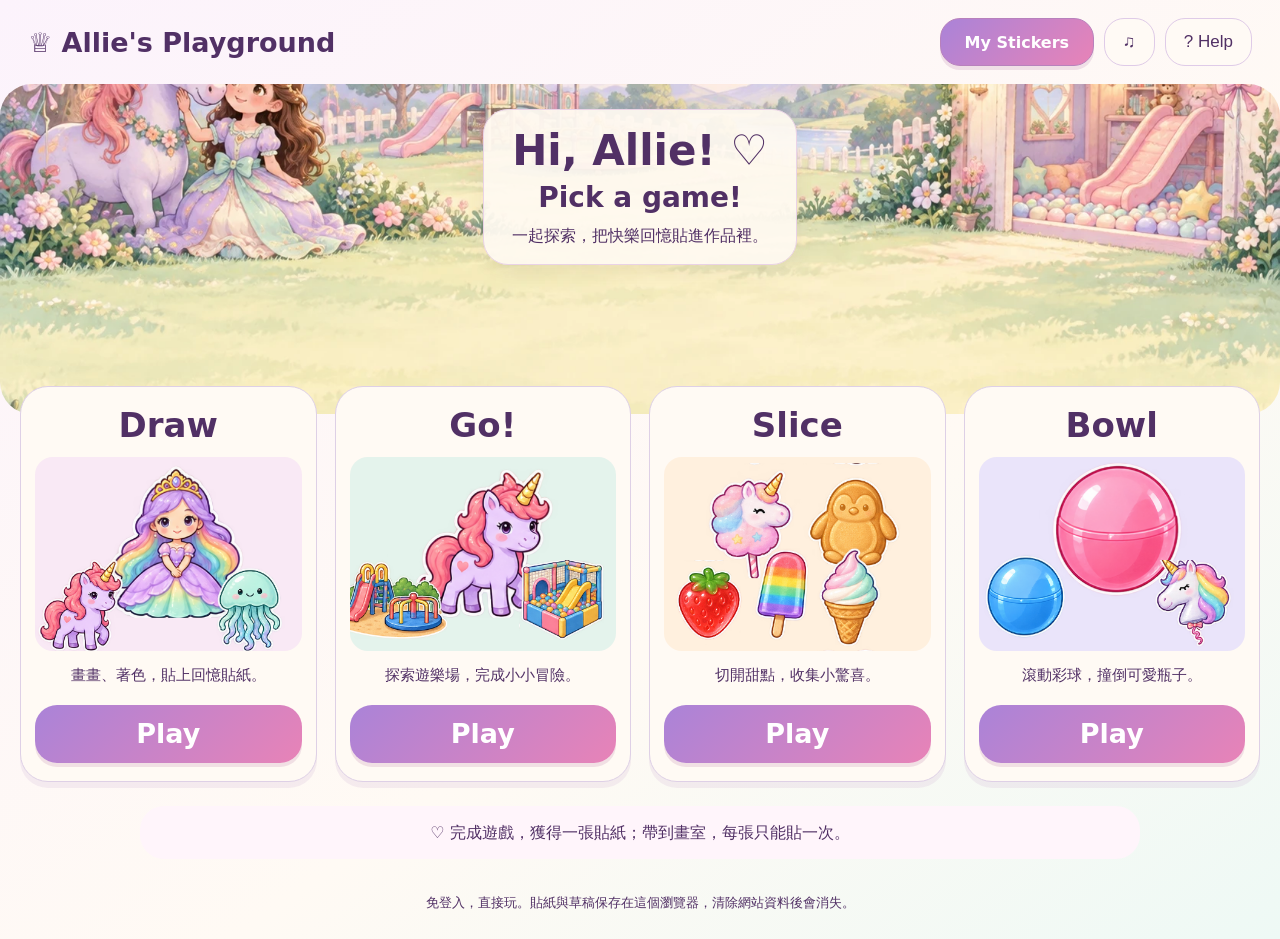
==== wwwroot/index.html @ 90f8de36 "Create Allie's Playground with shared consumable memory stickers" ====
<!doctype html>
<html lang="en"><head><meta charset="utf-8"><meta name="viewport" content="width=device-width,initial-scale=1,viewport-fit=cover"><meta name="theme-color" content="#f6e6f5"><meta name="description" content="Allie's Playground：獨角獸公主回憶樂園。畫畫、冒險、切甜點、玩彩球，收集貼紙帶到畫室。"><title>Allie's Playground</title><link rel="icon" href="./assets/stamps/crown.svg"><link rel="stylesheet" href="./portal/style.css"><link rel="stylesheet" href="./shared/theme.css"><script defer src="./shared/core.js"></script><script defer src="./shared/app.js"></script><script defer src="./portal/app.js"></script></head>
<body data-allie="home"><header class="topbar"><a class="brand" href="./">♕ Allie's Playground</a><div class="top-actions"><a class="allie-button" href="./stickers/">My Stickers <span id="bag-count"></span></a><button id="home-sound" aria-label="Sound" aria-pressed="true">♫</button><button id="home-help">? Help</button></div></header><main><section class="hero"><div class="hero-text"><h1>Hi, Allie! ♡</h1><h2>Pick a game!</h2><p lang="zh-Hant">一起探索，把快樂回憶貼進作品裡。</p></div></section><section class="catalog" aria-label="Games"><div id="games" class="games"><a href="./studio/">Draw</a><a href="./runner/">Go!</a><a href="./slice/">Slice</a><a href="./bowling/">Bowl</a></div><p id="catalog-error" hidden lang="zh-Hant">遊戲清單暫時無法載入，仍可使用上方入口。</p></section><p class="memory-note" lang="zh-Hant">♡ 完成遊戲，獲得一張貼紙；帶到畫室，每張只能貼一次。</p></main><footer lang="zh-Hant">免登入，直接玩。貼紙與草稿保存在這個瀏覽器，清除網站資料後會消失。</footer><dialog id="home-help-dialog"><h2>Let's play!</h2><p lang="zh-Hant">選一個遊戲，按 Play 開始。Go! 累積 30 秒有效遊玩後結算、Slice 集滿 20 格能量、Bowl 完成一局，都能獲得一張貼紙。</p><p lang="zh-Hant">到 My Stickers 查看背包，再到 Draw 畫室貼在著色紙上。每張只能放置一次，Undo 撤銷放置會退回貼紙。</p><p lang="zh-Hant">貼紙與草稿只留在這個瀏覽器。作品可以按 Save 下載，不會上傳。</p><button id="home-help-close" class="allie-button">OK</button></dialog><p id="home-storage" class="allie-storage" hidden lang="zh-Hant">這台裝置無法保存貼紙與草稿。仍可玩遊戲與下載作品，暫時不能使用獎勵貼紙。</p></body></html>
---- wwwroot/portal/style.css ----
*{box-sizing:border-box}body{margin:0}a{text-decoration:none;color:inherit}.topbar{display:flex;align-items:center;justify-content:space-between;gap:16px;padding:18px 28px;max-width:1400px;margin:auto}.brand{font-size:27px;font-weight:800}.top-actions{display:flex;align-items:center;gap:10px;flex-wrap:wrap}.top-actions button{background:#fffaf5;color:#513065;border:1px solid #dfcbe8;border-radius:20px;padding:10px 18px;font-size:17px}.hero{max-width:1344px;min-height:330px;margin:0 auto;border-radius:32px;background:#f2e5f7 url('../assets/allie/world.webp') center 36%/cover;display:flex;justify-content:center;align-items:flex-start;padding:25px 12px}.hero-text{text-align:center;background:#fffaf1ed;border:1px solid #ead3e6;border-radius:25px;padding:16px 28px;box-shadow:0 5px 18px #62407512}h1{font-size:42px;margin:0 0 6px}h2{font-size:28px;margin:0}.hero p{margin:10px 0 0;line-height:1.5}.catalog{max-width:1350px;padding:0 20px;margin:-28px auto 0;position:relative}.games{display:grid;grid-template-columns:repeat(4,minmax(0,1fr));gap:18px}.game-card{background:#fffaf4;border:1px solid #e4cce5;border-radius:28px;padding:18px 14px;box-shadow:0 6px 0 #caa8cc30;display:flex;flex-direction:column;min-width:0;transition:transform .15s}.game-card:hover{transform:translateY(-4px)}.game-card h2{text-align:center;font-size:34px}.card-art{overflow:hidden;border-radius:18px;margin:12px 0}.card-art canvas{display:block;width:100%;height:auto}.game-card p{line-height:1.6;text-align:center;margin:0 0 18px;flex:1;font-size:15px}.card-action{display:flex;align-items:center;justify-content:center;min-height:58px;border-radius:22px;font-size:27px;font-weight:bold}.memory-note{text-align:center;margin:24px auto;padding:14px 22px;max-width:1000px;background:#fff5fb;border-radius:24px;line-height:1.6}footer{text-align:center;padding:10px 20px 25px;font-size:13px;line-height:1.6}dialog{max-width:min(560px,92vw);border:1px solid #dcc2e6;border-radius:26px;padding:28px;color:#513065}dialog p{line-height:1.8}dialog::backdrop{background:#35204666}#catalog-error{text-align:center}
@media(max-width:1000px){.games{grid-template-columns:repeat(2,minmax(0,1fr))}.topbar{padding:15px 20px}.brand{font-size:23px}.hero{margin:0 16px;min-height:310px}.catalog{margin-top:-20px}}@media(max-width:600px){.topbar{flex-direction:column;padding:12px}.top-actions{justify-content:center}.top-actions .allie-button{padding:10px 15px}.hero{min-height:250px;background-position:center 20%}.hero-text{padding:12px 18px}h1{font-size:30px}.hero h2{font-size:23px}.hero p{font-size:13px}.catalog{padding:0 12px}.games{gap:12px}.game-card{padding:12px 10px;border-radius:22px}.game-card h2{font-size:28px}.game-card p{font-size:13px}.card-action{font-size:23px;min-height:52px}.memory-note{margin:20px 12px;font-size:14px}}@media(max-width:360px){.games{grid-template-columns:1fr}}
---- wwwroot/shared/theme.css ----
:root{--allie-ink:#513065;--allie-pink:#ee8abc;--allie-lilac:#ab8ce0;--allie-cream:#fffaf4;--allie-mint:#c6eadf;color-scheme:light}
body{color:var(--allie-ink);background:linear-gradient(145deg,#fcf3fc,#fffaf4 60%,#eef9f5);font-family:"Trebuchet MS","Microsoft JhengHei",system-ui,sans-serif}
button,a,input,select{touch-action:manipulation}button,a[class*="button"]{min-height:48px}button:focus-visible,a:focus-visible{outline:3px solid #7551a0;outline-offset:4px}
.allie-nav{display:flex;align-items:center;justify-content:space-between;gap:12px;padding:12px 24px;max-width:1200px;margin:auto;font-weight:700}.allie-nav a{text-decoration:none;color:var(--allie-ink);min-height:48px;display:flex;align-items:center}.allie-nav a:last-child{background:#f9d5e9;padding:8px 18px;border-radius:22px}
.primary,.card-action,.allie-button{background:linear-gradient(135deg,#aa83d8,#e883b7)!important;color:#fff!important;border-color:#b881bc!important;box-shadow:0 4px 0 #b777a433!important;text-shadow:none!important}
.secondary,.quiet,.wood,.gold{color:var(--allie-ink)!important}.secondary{background:#e9defa!important;border-color:#c7afe2!important}
h1,h2,h3,.brand,.title span,.title h1 span,.eyebrow,.mode-title{color:var(--allie-ink)!important}.game-card,.theme,.dialog,dialog,.gallery-panel,.tools-panel,.palette-panel{border-color:#ded0e6!important}.dialog,dialog{background:#fffaf8!important}
.allie-storage{max-width:1000px;margin:12px auto;padding:14px;background:#fff1d9;color:#624e31}.allie-links{display:flex;justify-content:center;gap:12px;flex-wrap:wrap;margin:16px 0}.allie-button{display:inline-flex;align-items:center;justify-content:center;min-height:54px;padding:12px 24px;border-radius:20px;text-decoration:none;font-weight:bold;border:1px solid #b881bc}
.allie-reward{padding:18px;text-align:center;background:#fff8fc;border:1px solid #e5c9e0;border-radius:24px;margin:20px auto;max-width:530px}.allie-reward-image{display:block;width:140px;height:140px;object-fit:contain;margin:8px auto}.allie-reward p{line-height:1.6}.allie-reward button{border-radius:16px;padding:10px 20px}
.allie-atlas{width:100%;aspect-ratio:1;object-fit:contain}.allie-count{background:#f9d0e6;border-radius:16px;padding:3px 12px;font-weight:bold}.allie-empty{opacity:.5}
.allie-sticker-tools p{font-size:13px;line-height:1.6}.allie-sticker-list{display:grid;grid-template-columns:repeat(2,minmax(0,1fr));gap:8px;max-height:360px;overflow:auto}.allie-sticker-choice{min-width:0;border:1px solid #dfcbe8;background:#fffaf8;border-radius:16px;padding:6px;color:#513065}.allie-sticker-choice img{width:100%;aspect-ratio:1;object-fit:contain}.allie-sticker-choice span{font-size:12px;display:block;overflow-wrap:anywhere}.allie-transform{display:flex;flex-wrap:wrap;gap:6px;margin:10px 0}.allie-transform button{padding:8px 10px;border:1px solid #d8c3e4;border-radius:14px;background:#eadff9;color:#513065}.allie-transform button:disabled{opacity:.45}#sticker-layer{z-index:3}#busy{z-index:5!important}
.topbar,.menu-header,.selection-header{color:var(--allie-ink)}.menu,.selection{background:transparent!important}.menu-art-image{width:100%;max-width:740px;max-height:230px;object-fit:cover;border-radius:24px;margin:12px auto;display:block}.journey span,.theme strong{color:var(--allie-ink)!important}
.playing>.allie-nav{display:none}.drawing-focus>.allie-nav{display:none}.drawing-focus .allie-sticker-tools{margin:8px 0}
@media(max-width:600px){.allie-nav{padding:8px 12px;font-size:14px;gap:8px}.allie-nav a:last-child{padding:8px 12px}.allie-reward-image{width:110px;height:110px}}
@media(prefers-reduced-motion:reduce){*,*::before,*::after{scroll-behavior:auto!important;animation:none!important;transition:none!important}}

.workspace{grid-template-columns:210px minmax(0,1fr) 230px}.tools-panel{padding:12px}.tools-panel .tools{width:100%}.canvas-surround{background:#eadff3!important}.canvas-frame{border-color:#bea6d2!important}.header,.header-note,.gallery-caption,.canvas-footer{color:#513065!important}.gallery-panel,.palette-panel{background:#fffaf8}.tools-panel{background:#fff8fc}.tools button.active,.difficulty-filter button.active,.segmented button.active{background:#e5d7f4!important;color:#513065!important;border-color:#b390cf!important}.title h1{font-size:64px!important}.star-progress{color:#a278bc}.field{background:#f8eef9!important}.result{background:#fff5fc!important}
@media(max-width:1000px){.workspace{grid-template-columns:180px minmax(0,1fr) 190px}.tools-panel{padding:8px}}@media(max-width:800px){.workspace{display:flex}.tools-panel{flex-wrap:wrap;padding:10px}.allie-sticker-tools{width:100%}.allie-sticker-list{grid-template-columns:repeat(4,minmax(0,1fr));max-height:240px}.tools-panel .tools{flex:1;min-width:240px}.tools button{font-size:13px!important}.magic-button{display:none}}
.drawing-focus .tools-panel{display:block!important}.drawing-focus .allie-sticker-list{grid-template-columns:repeat(4,minmax(0,1fr))}.drawing-focus .tools{display:flex}.drawing-focus .tools button{flex:1}.drawing-focus .allie-sticker-tools{width:100%}
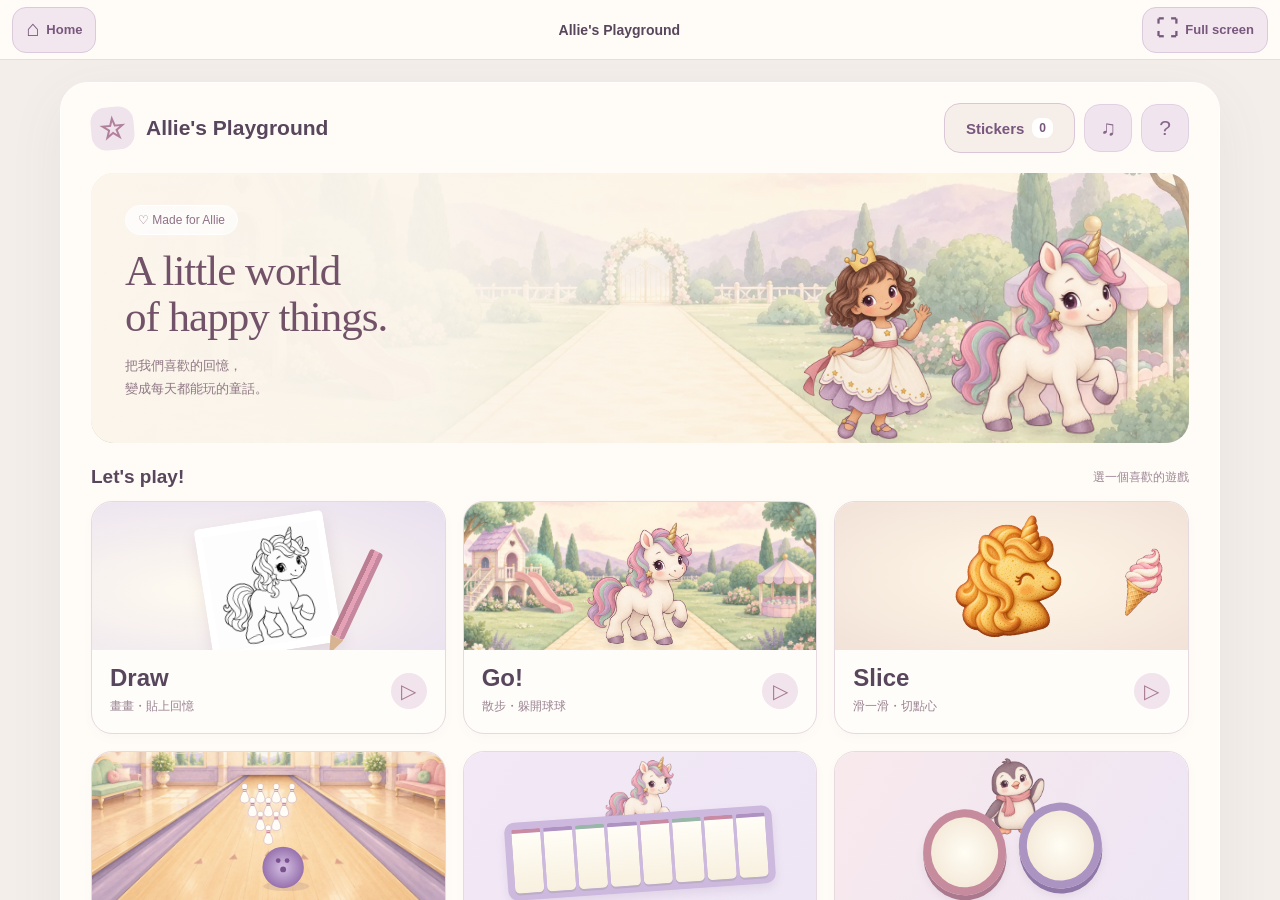
==== commit 1c0b43a1: "Publish six-game playground with piano and drums Unify the picture-book artwork, offer ten coloring " ====
--- a/wwwroot/index.html
+++ b/wwwroot/index.html
@@ -1,3 +1,3 @@
 <!doctype html>
-<html lang="en"><head><meta charset="utf-8"><meta name="viewport" content="width=device-width,initial-scale=1,viewport-fit=cover"><meta name="theme-color" content="#f6e6f5"><meta name="description" content="Allie's Playground：獨角獸公主回憶樂園。畫畫、冒險、切甜點、玩彩球，收集貼紙帶到畫室。"><title>Allie's Playground</title><link rel="icon" href="./assets/stamps/crown.svg"><link rel="stylesheet" href="./portal/style.css"><link rel="stylesheet" href="./shared/theme.css"><script defer src="./shared/core.js"></script><script defer src="./shared/app.js"></script><script defer src="./portal/app.js"></script></head>
-<body data-allie="home"><header class="topbar"><a class="brand" href="./">♕ Allie's Playground</a><div class="top-actions"><a class="allie-button" href="./stickers/">My Stickers <span id="bag-count"></span></a><button id="home-sound" aria-label="Sound" aria-pressed="true">♫</button><button id="home-help">? Help</button></div></header><main><section class="hero"><div class="hero-text"><h1>Hi, Allie! ♡</h1><h2>Pick a game!</h2><p lang="zh-Hant">一起探索，把快樂回憶貼進作品裡。</p></div></section><section class="catalog" aria-label="Games"><div id="games" class="games"><a href="./studio/">Draw</a><a href="./runner/">Go!</a><a href="./slice/">Slice</a><a href="./bowling/">Bowl</a></div><p id="catalog-error" hidden lang="zh-Hant">遊戲清單暫時無法載入，仍可使用上方入口。</p></section><p class="memory-note" lang="zh-Hant">♡ 完成遊戲，獲得一張貼紙；帶到畫室，每張只能貼一次。</p></main><footer lang="zh-Hant">免登入，直接玩。貼紙與草稿保存在這個瀏覽器，清除網站資料後會消失。</footer><dialog id="home-help-dialog"><h2>Let's play!</h2><p lang="zh-Hant">選一個遊戲，按 Play 開始。Go! 累積 30 秒有效遊玩後結算、Slice 集滿 20 格能量、Bowl 完成一局，都能獲得一張貼紙。</p><p lang="zh-Hant">到 My Stickers 查看背包，再到 Draw 畫室貼在著色紙上。每張只能放置一次，Undo 撤銷放置會退回貼紙。</p><p lang="zh-Hant">貼紙與草稿只留在這個瀏覽器。作品可以按 Save 下載，不會上傳。</p><button id="home-help-close" class="allie-button">OK</button></dialog><p id="home-storage" class="allie-storage" hidden lang="zh-Hant">這台裝置無法保存貼紙與草稿。仍可玩遊戲與下載作品，暫時不能使用獎勵貼紙。</p></body></html>+<html lang="en"><head><script src="shared/screen.js"></script><meta charset="utf-8"><meta name="viewport" content="width=device-width,initial-scale=1,viewport-fit=cover"><meta name="theme-color" content="#fff8ef"><meta name="description" content="Allie's Playground：畫畫、散步、切點心、十瓶保齡球、鋼琴與打鼓。收集一張張共同回憶的貼紙，帶到畫室創作。"><title>Allie's Playground</title><link rel="icon" href="assets/stamps/crown.svg"><link rel="stylesheet" href="shared/theme.css"><link rel="stylesheet" href="portal/style.css"><script defer src="shared/core.js"></script><script defer src="shared/app.js"></script><script defer src="portal/app.js"></script><link rel="stylesheet" href="shared/screen.css"></head>
+<body data-allie="home"><div class="home-shell"><header class="topbar"><a class="brand" href="./"><span class="brand-mark">☆</span>Allie's Playground</a><div class="top-actions"><a class="allie-button" href="stickers/">Stickers <span id="bag-count"></span></a><button id="home-fullscreen" aria-label="Full screen" aria-pressed="false">⛶ <span>Full screen</span></button><button id="home-sound" aria-label="Sound" aria-pressed="true">♫</button><button id="home-help" aria-label="Help">?</button></div></header><main><p id="fullscreen-notice" class="allie-storage" role="status" hidden lang="zh-Hant"></p><section class="hero"><img class="hero-bg" src="assets/allie/v2/garden.webp" alt=""><div class="hero-text"><span class="hero-pill">♡ Made for Allie</span><h1>A little world<br>of happy things.</h1><p lang="zh-Hant">把我們喜歡的回憶，<br>變成每天都能玩的童話。</p></div><img class="hero-princess" src="assets/allie/v2/princess-rainbow.webp" alt=""><img class="hero-unicorn" src="assets/allie/v2/unicorn.webp" alt=""></section><h2 class="section-title">Let's play! <small lang="zh-Hant">選一個喜歡的遊戲</small></h2><section class="catalog" aria-label="Games"><div id="games" class="games"><a href="studio/">Draw</a><a href="runner/">Go!</a><a href="slice/">Slice</a><a href="bowling/">Bowl</a><a href="piano/">Piano</a><a href="drums/">Drums</a></div><p id="catalog-error" hidden lang="zh-Hant">遊戲清單暫時無法載入，仍可使用上方入口。</p></section><section class="sticker-strip" aria-label="My stickers"><div class="strip-label"><strong>My stickers</strong><small lang="zh-Hant">每一張，都是玩出來的回憶</small></div><div id="recent-stickers"></div><a class="strip-action" href="stickers/">Use a sticker <span aria-hidden="true">›</span></a></section><p class="memory-note" lang="zh-Hant">完成任務，獲得一張貼紙；帶到畫室，每張只能貼一次。</p></main></div><footer lang="zh-Hant">免登入，直接玩。貼紙與草稿保存在這個瀏覽器，清除網站資料後會消失。</footer><dialog id="home-help-dialog"><h2>Let's play!</h2><p lang="zh-Hant">選一個遊戲，按 Play 開始。Go! 累積 30 秒有效遊玩後按 Done、Slice 集滿 20 格進度、Bowl 完成十格，都能獲得一張貼紙。Piano／Drums 完整玩完一首並命中至少一次，也會得到一張貼紙。</p><p lang="zh-Hant">到 Stickers 查看背包，按 Use 會帶著選好的貼紙前往 Draw。每張只能放置一次，Undo 撤銷放置會退回貼紙。</p><p lang="zh-Hant">貼紙與草稿只留在這個瀏覽器。作品可以按 Save 下載，不會上傳。</p><button id="home-help-close" class="allie-button">OK</button></dialog><p id="home-storage" class="allie-storage" hidden lang="zh-Hant">這台裝置無法保存貼紙與草稿。仍可玩遊戲與下載作品，暫時不能使用獎勵貼紙。</p></body></html>
--- a/wwwroot/shared/theme.css
+++ b/wwwroot/shared/theme.css
@@ -1,19 +1,13 @@
-:root{--allie-ink:#513065;--allie-pink:#ee8abc;--allie-lilac:#ab8ce0;--allie-cream:#fffaf4;--allie-mint:#c6eadf;color-scheme:light}
-body{color:var(--allie-ink);background:linear-gradient(145deg,#fcf3fc,#fffaf4 60%,#eef9f5);font-family:"Trebuchet MS","Microsoft JhengHei",system-ui,sans-serif}
-button,a,input,select{touch-action:manipulation}button,a[class*="button"]{min-height:48px}button:focus-visible,a:focus-visible{outline:3px solid #7551a0;outline-offset:4px}
-.allie-nav{display:flex;align-items:center;justify-content:space-between;gap:12px;padding:12px 24px;max-width:1200px;margin:auto;font-weight:700}.allie-nav a{text-decoration:none;color:var(--allie-ink);min-height:48px;display:flex;align-items:center}.allie-nav a:last-child{background:#f9d5e9;padding:8px 18px;border-radius:22px}
-.primary,.card-action,.allie-button{background:linear-gradient(135deg,#aa83d8,#e883b7)!important;color:#fff!important;border-color:#b881bc!important;box-shadow:0 4px 0 #b777a433!important;text-shadow:none!important}
-.secondary,.quiet,.wood,.gold{color:var(--allie-ink)!important}.secondary{background:#e9defa!important;border-color:#c7afe2!important}
-h1,h2,h3,.brand,.title span,.title h1 span,.eyebrow,.mode-title{color:var(--allie-ink)!important}.game-card,.theme,.dialog,dialog,.gallery-panel,.tools-panel,.palette-panel{border-color:#ded0e6!important}.dialog,dialog{background:#fffaf8!important}
-.allie-storage{max-width:1000px;margin:12px auto;padding:14px;background:#fff1d9;color:#624e31}.allie-links{display:flex;justify-content:center;gap:12px;flex-wrap:wrap;margin:16px 0}.allie-button{display:inline-flex;align-items:center;justify-content:center;min-height:54px;padding:12px 24px;border-radius:20px;text-decoration:none;font-weight:bold;border:1px solid #b881bc}
-.allie-reward{padding:18px;text-align:center;background:#fff8fc;border:1px solid #e5c9e0;border-radius:24px;margin:20px auto;max-width:530px}.allie-reward-image{display:block;width:140px;height:140px;object-fit:contain;margin:8px auto}.allie-reward p{line-height:1.6}.allie-reward button{border-radius:16px;padding:10px 20px}
-.allie-atlas{width:100%;aspect-ratio:1;object-fit:contain}.allie-count{background:#f9d0e6;border-radius:16px;padding:3px 12px;font-weight:bold}.allie-empty{opacity:.5}
-.allie-sticker-tools p{font-size:13px;line-height:1.6}.allie-sticker-list{display:grid;grid-template-columns:repeat(2,minmax(0,1fr));gap:8px;max-height:360px;overflow:auto}.allie-sticker-choice{min-width:0;border:1px solid #dfcbe8;background:#fffaf8;border-radius:16px;padding:6px;color:#513065}.allie-sticker-choice img{width:100%;aspect-ratio:1;object-fit:contain}.allie-sticker-choice span{font-size:12px;display:block;overflow-wrap:anywhere}.allie-transform{display:flex;flex-wrap:wrap;gap:6px;margin:10px 0}.allie-transform button{padding:8px 10px;border:1px solid #d8c3e4;border-radius:14px;background:#eadff9;color:#513065}.allie-transform button:disabled{opacity:.45}#sticker-layer{z-index:3}#busy{z-index:5!important}
-.topbar,.menu-header,.selection-header{color:var(--allie-ink)}.menu,.selection{background:transparent!important}.menu-art-image{width:100%;max-width:740px;max-height:230px;object-fit:cover;border-radius:24px;margin:12px auto;display:block}.journey span,.theme strong{color:var(--allie-ink)!important}
-.playing>.allie-nav{display:none}.drawing-focus>.allie-nav{display:none}.drawing-focus .allie-sticker-tools{margin:8px 0}
-@media(max-width:600px){.allie-nav{padding:8px 12px;font-size:14px;gap:8px}.allie-nav a:last-child{padding:8px 12px}.allie-reward-image{width:110px;height:110px}}
+@charset "UTF-8";
+:root{color-scheme:light;--allie-ink:#58465c;--ink:#58465c;--muted:#897785;--cream:#fffcf7;--paper:#fffcf7;--rose:#b77792;--pink:#efd6df;--lavender:#ad92be;--mint:#accbbb;--gold:#d2aa60;--line:#e8dce1;--green:#a27bb0;--coral:#b77792;font-family:'Trebuchet MS','Segoe UI','Microsoft JhengHei',sans-serif;color:var(--ink);background:#f3eeea}
+*{box-sizing:border-box}body{background:#f3eeea;color:var(--ink);font-family:inherit;margin:0}button,input,select,textarea{font:inherit}button,a{-webkit-tap-highlight-color:transparent}button{cursor:pointer;color:inherit}button:disabled{cursor:default;opacity:.48}button:focus-visible,a:focus-visible,input:focus-visible{outline:3px solid #87659b;outline-offset:3px}button:active,a.allie-button:active{transform:translateY(2px)}[hidden]{display:none!important}a{color:inherit}img{object-fit:contain;-webkit-user-drag:none}button img{pointer-events:none}p[lang=zh-Hant],.help{line-height:1.75}
+.allie-nav{max-width:1160px;margin:0 auto;min-height:76px;padding:14px 28px;display:flex;align-items:center;justify-content:space-between;gap:15px}.allie-nav a{text-decoration:none;font-weight:700;font-size:17px}.allie-nav>a:first-child:before{content:'☆';display:inline-grid;place-items:center;background:#efe3ec;color:#b47e9b;border-radius:14px;width:37px;height:37px;margin-right:11px;font-size:25px;vertical-align:middle}.allie-nav a:last-child{background:#fffbf6;border:1px solid #e5d5dd;border-radius:16px;min-height:47px;padding:11px 15px}.allie-bag-count{background:#f0e3ed;padding:3px 8px;border-radius:8px;margin-left:8px;font-size:12px}
+.allie-button,.allie-links a{display:inline-flex;align-items:center;justify-content:center;gap:8px;min-height:50px;padding:12px 21px;background:#f3e7ef;border:1px solid #dbc6d8;border-radius:16px;text-decoration:none;color:#78577e;font-weight:bold;font-size:16px}.allie-links{display:flex;justify-content:center;flex-wrap:wrap;gap:12px;margin:17px 0}.allie-storage{max-width:1000px;margin:15px auto;padding:13px 20px;background:#fff1d9;color:#8c6941;border:1px solid #ead5b4;border-radius:14px;font-size:13px}
+.allie-reward{margin:20px auto;padding:24px;background:#fff9f1;border:1px solid #e8d7dd;border-radius:23px;text-align:center;max-width:560px}.allie-reward h2{font-size:27px;margin:0 0 9px;color:#896189}.allie-reward-image{display:block;width:155px;height:155px;object-fit:contain;margin:10px auto;filter:drop-shadow(0 6px 3px #93748d15)}.allie-reward strong{display:block;font-size:16px}.allie-reward p{font-size:13px;color:#8d7887;line-height:1.8}.allie-reward button{min-height:48px;border:1px solid #d8bfd1;border-radius:15px;padding:10px 21px;background:#efe0ec;color:#795b80}.allie-count{display:inline-block;background:#f0e1eb;border-radius:10px;padding:4px 10px;font-size:13px}.allie-empty{opacity:.5}
+.primary{background:var(--rose)!important;color:#fffdf8!important;box-shadow:0 4px 0 #975b7540!important;border:0!important;font-weight:bold;border-radius:17px;min-height:54px}.primary:hover{background:#a96986!important}.secondary,.home-action{background:#eee3f0!important;color:#755d7c!important;border:1px solid #e1d0e6!important;box-shadow:none!important;border-radius:16px}.quiet{color:#82667f}.dialog,dialog{background:var(--paper);color:var(--ink);border:1px solid #e1d1dd;border-radius:24px;box-shadow:0 16px 80px #674c6b33;max-height:85dvh;overflow:auto}dialog::backdrop{background:#57445c62;backdrop-filter:blur(4px)}.toast{background:#725977!important;color:white!important}.notice{background:#fff0d9;color:#8c6941}.eyebrow{color:#a1869b}.playing>.allie-nav{display:none}.menu,.selection,.result{background:var(--paper)!important;border-color:var(--line);box-shadow:0 12px 50px #78607112}.help,.muted{color:var(--muted)}.icon-button,.pause-button,.hud .icon,.sound-toggle,.top-actions button{border:1px solid #e1d1e0!important;background:#f0e5ee!important;color:#866589!important;box-shadow:none!important;border-radius:16px!important;min-width:48px;min-height:48px}.allie-sticker-tools p{font-size:13px;line-height:1.7;color:#8c7688}.allie-sticker-list{display:grid;grid-template-columns:repeat(3,minmax(0,1fr));gap:12px;max-height:50dvh;overflow:auto}.allie-sticker-choice{min-width:0;border:1px solid #e0cfdf;background:#fff9f2;border-radius:17px;padding:8px;color:#6e5373}.allie-sticker-choice img{width:100%;aspect-ratio:1;object-fit:contain}.allie-sticker-choice span{display:block;font-size:12px;overflow-wrap:anywhere}.allie-transform{display:flex;flex-wrap:wrap;justify-content:center;gap:8px;margin:12px 0}.allie-transform button{min-height:46px;padding:9px 14px;border:1px solid #dfcbdf;border-radius:14px;background:#ede0ef;color:#79577e}.allie-draft-status{font-size:12px;text-align:center}#sticker-layer{z-index:3}#busy{z-index:5!important}
+@media(max-width:600px){.allie-nav{min-height:65px;padding:10px 16px}.allie-nav a{font-size:14px}.allie-nav>a:first-child:before{width:30px;height:30px;margin-right:7px;font-size:21px}.allie-nav a:last-child{padding:10px;min-height:44px}.allie-bag-count{margin-left:5px}.allie-reward{padding:18px}.allie-reward-image{width:130px;height:130px}.allie-sticker-list{grid-template-columns:repeat(2,minmax(0,1fr))}}
 @media(prefers-reduced-motion:reduce){*,*::before,*::after{scroll-behavior:auto!important;animation:none!important;transition:none!important}}
+.allie-reward{position:relative;overflow:hidden}.allie-gift-open{position:absolute;inset:0;display:grid;place-items:center;background:#fff9f1;pointer-events:none;animation:gift-open 1.2s ease both}.allie-gift-open img{width:190px;height:190px;animation:gift-wiggle .65s ease both}@keyframes gift-wiggle{0%,100%{transform:rotate(0)}25%{transform:rotate(-7deg)}65%{transform:rotate(7deg)}}@keyframes gift-open{0%,65%{opacity:1}100%{opacity:0}}
 
-.workspace{grid-template-columns:210px minmax(0,1fr) 230px}.tools-panel{padding:12px}.tools-panel .tools{width:100%}.canvas-surround{background:#eadff3!important}.canvas-frame{border-color:#bea6d2!important}.header,.header-note,.gallery-caption,.canvas-footer{color:#513065!important}.gallery-panel,.palette-panel{background:#fffaf8}.tools-panel{background:#fff8fc}.tools button.active,.difficulty-filter button.active,.segmented button.active{background:#e5d7f4!important;color:#513065!important;border-color:#b390cf!important}.title h1{font-size:64px!important}.star-progress{color:#a278bc}.field{background:#f8eef9!important}.result{background:#fff5fc!important}
-@media(max-width:1000px){.workspace{grid-template-columns:180px minmax(0,1fr) 190px}.tools-panel{padding:8px}}@media(max-width:800px){.workspace{display:flex}.tools-panel{flex-wrap:wrap;padding:10px}.allie-sticker-tools{width:100%}.allie-sticker-list{grid-template-columns:repeat(4,minmax(0,1fr));max-height:240px}.tools-panel .tools{flex:1;min-width:240px}.tools button{font-size:13px!important}.magic-button{display:none}}
-.drawing-focus .tools-panel{display:block!important}.drawing-focus .allie-sticker-list{grid-template-columns:repeat(4,minmax(0,1fr))}.drawing-focus .tools{display:flex}.drawing-focus .tools button{flex:1}.drawing-focus .allie-sticker-tools{width:100%}
+/* The Home action remains in the upper-left HUD during every game. */
+.game-home{display:inline-flex;align-items:center;justify-content:center;gap:6px;flex:none;min-width:68px;min-height:48px;padding:8px 10px;border:1px solid #dbc9dc;border-radius:15px;background:#f3e7ef;color:#78577e;font-size:13px;font-weight:700;text-decoration:none;white-space:nowrap}.game-home>span{font-size:21px}.studio-brand .park-link.game-home{width:auto;font-size:13px;padding:8px 10px}
--- a/wwwroot/portal/style.css
+++ b/wwwroot/portal/style.css
@@ -1,2 +1,7 @@
-*{box-sizing:border-box}body{margin:0}a{text-decoration:none;color:inherit}.topbar{display:flex;align-items:center;justify-content:space-between;gap:16px;padding:18px 28px;max-width:1400px;margin:auto}.brand{font-size:27px;font-weight:800}.top-actions{display:flex;align-items:center;gap:10px;flex-wrap:wrap}.top-actions button{background:#fffaf5;color:#513065;border:1px solid #dfcbe8;border-radius:20px;padding:10px 18px;font-size:17px}.hero{max-width:1344px;min-height:330px;margin:0 auto;border-radius:32px;background:#f2e5f7 url('../assets/allie/world.webp') center 36%/cover;display:flex;justify-content:center;align-items:flex-start;padding:25px 12px}.hero-text{text-align:center;background:#fffaf1ed;border:1px solid #ead3e6;border-radius:25px;padding:16px 28px;box-shadow:0 5px 18px #62407512}h1{font-size:42px;margin:0 0 6px}h2{font-size:28px;margin:0}.hero p{margin:10px 0 0;line-height:1.5}.catalog{max-width:1350px;padding:0 20px;margin:-28px auto 0;position:relative}.games{display:grid;grid-template-columns:repeat(4,minmax(0,1fr));gap:18px}.game-card{background:#fffaf4;border:1px solid #e4cce5;border-radius:28px;padding:18px 14px;box-shadow:0 6px 0 #caa8cc30;display:flex;flex-direction:column;min-width:0;transition:transform .15s}.game-card:hover{transform:translateY(-4px)}.game-card h2{text-align:center;font-size:34px}.card-art{overflow:hidden;border-radius:18px;margin:12px 0}.card-art canvas{display:block;width:100%;height:auto}.game-card p{line-height:1.6;text-align:center;margin:0 0 18px;flex:1;font-size:15px}.card-action{display:flex;align-items:center;justify-content:center;min-height:58px;border-radius:22px;font-size:27px;font-weight:bold}.memory-note{text-align:center;margin:24px auto;padding:14px 22px;max-width:1000px;background:#fff5fb;border-radius:24px;line-height:1.6}footer{text-align:center;padding:10px 20px 25px;font-size:13px;line-height:1.6}dialog{max-width:min(560px,92vw);border:1px solid #dcc2e6;border-radius:26px;padding:28px;color:#513065}dialog p{line-height:1.8}dialog::backdrop{background:#35204666}#catalog-error{text-align:center}
-@media(max-width:1000px){.games{grid-template-columns:repeat(2,minmax(0,1fr))}.topbar{padding:15px 20px}.brand{font-size:23px}.hero{margin:0 16px;min-height:310px}.catalog{margin-top:-20px}}@media(max-width:600px){.topbar{flex-direction:column;padding:12px}.top-actions{justify-content:center}.top-actions .allie-button{padding:10px 15px}.hero{min-height:250px;background-position:center 20%}.hero-text{padding:12px 18px}h1{font-size:30px}.hero h2{font-size:23px}.hero p{font-size:13px}.catalog{padding:0 12px}.games{gap:12px}.game-card{padding:12px 10px;border-radius:22px}.game-card h2{font-size:28px}.game-card p{font-size:13px}.card-action{font-size:23px;min-height:52px}.memory-note{margin:20px 12px;font-size:14px}}@media(max-width:360px){.games{grid-template-columns:1fr}}+.home-shell{max-width:1160px;background:#fffcf7;border:1px solid #fff;border-radius:28px;margin:22px auto 0;box-shadow:0 16px 55px #755d6f13;overflow:hidden}.topbar{display:flex;justify-content:space-between;align-items:center;gap:15px;padding:20px 30px;min-height:86px}.brand{font-size:21px;font-weight:bold;display:flex;gap:12px;align-items:center;text-decoration:none;white-space:nowrap}.brand-mark{display:grid;place-items:center;width:43px;height:43px;border-radius:15px;background:#efe3ec;color:#b1809c;font-size:29px;transform:rotate(-5deg)}.top-actions{display:flex;gap:9px;align-items:center}.top-actions button{font-size:21px}.top-actions .allie-button{background:#f6eee8;font-size:15px}#bag-count{font-size:12px;border-radius:8px;background:#fff;padding:3px 7px}main{padding:0 30px 20px}.hero{height:270px;border-radius:23px;overflow:hidden;position:relative;background:#faf3e9}.hero-bg{position:absolute;inset:0;width:100%;height:100%;object-fit:cover;object-position:50% 55%;opacity:.72}.hero:after{content:'';position:absolute;inset:0;background:linear-gradient(90deg,#fbf5ec 0%,#fbf5eced 31%,#fbf5ec33 65%,transparent)}.hero-text{z-index:2;position:relative;padding:32px 34px;width:54%}.hero-pill{display:inline-block;font-size:12px;background:#ffffffb3;border:1px solid white;border-radius:20px;padding:7px 12px;color:#907186}.hero h1{font-family:Georgia,serif;font-size:43px;font-weight:400;letter-spacing:-1px;line-height:1.08;margin:13px 0;color:#715268}.hero p{font-size:13px;color:#8f7784;line-height:1.8;margin:0}.hero-princess,.hero-unicorn{position:absolute;bottom:0;z-index:2;filter:drop-shadow(0 10px 5px #86647620)}.hero-princess{width:204px;right:20%}.hero-unicorn{width:232px;right:3%;bottom:-4px}.section-title{font-size:19px;margin:23px 0 13px;display:flex;justify-content:space-between;align-items:center}.section-title small{font-size:12px;font-weight:400;color:#9d8696}.games{display:grid;grid-template-columns:repeat(4,minmax(0,1fr));gap:17px}.game-card{border:1px solid #e6dae0;border-radius:21px;overflow:hidden;text-decoration:none;background:#fffdfa;box-shadow:0 4px 12px #73576d07;transition:transform .18s}.game-card:hover{transform:translateY(-4px)}.card-art{height:148px;position:relative;overflow:hidden}.card-art>img{position:absolute}.card-draw{background:radial-gradient(ellipse at 30% 60%,#fffaf0,#e8dfef)}.card-draw img{width:130px;height:133px;left:calc(50% - 65px);top:17px;background:white;border-radius:5px;padding:7px;transform:rotate(-9deg);box-shadow:0 7px 15px #76606d25}.pencil{position:absolute;width:14px;height:95px;right:23%;top:45px;background:linear-gradient(90deg,#bb7d92 33%,#e5a2b7 33% 67%,#c5889e 67%);transform:rotate(25deg);border-radius:3px}.pencil:after{content:'';position:absolute;top:100%;left:0;border-left:7px solid transparent;border-right:7px solid transparent;border-top:18px solid #d7b391}.card-bg{inset:0;width:100%;height:100%;object-fit:cover}.card-go .card-char{height:139px;width:139px;left:calc(50% - 69px);bottom:-3px;filter:drop-shadow(0 6px 3px #836e5e25)}.card-slice{background:radial-gradient(ellipse,#fff7e7,#f2e2d8)}.card-slice img{height:133px;width:133px;left:calc(50% - 73px);top:10px;transform:rotate(-10deg)}.card-slice img.small-sweet{width:79px;height:96px;left:auto;right:8px;top:32px;transform:rotate(12deg)}.card-bowl svg{position:absolute;inset:0;width:100%;height:100%}.card-label{display:flex;justify-content:space-between;align-items:center;padding:14px 18px 16px}.card-label h2{font-size:24px;margin:0 0 4px}.card-label p{font-size:12px;margin:0;color:#9a8291}.card-action{background:#f1e4ec;border-radius:50%;width:36px;height:36px;display:grid;place-items:center;color:#a97993;font-size:20px}.sticker-strip{display:flex;gap:16px;align-items:center;margin-top:22px;padding:14px 18px;background:#f6efe7;border:1px solid #e8dacc;border-radius:18px}.strip-label strong{font-size:18px;display:block;margin-bottom:4px}.strip-label small{font-size:11px;color:#97818d}.strip-action{margin-left:auto;text-decoration:none;border:1px solid #e1cfc8;border-radius:13px;padding:12px 17px;font-size:15px;font-weight:bold;background:#fffaf4;display:flex;align-items:center;gap:15px;white-space:nowrap}.strip-action span{font-size:25px;line-height:16px}#recent-stickers{display:flex;gap:10px;align-items:center}#recent-stickers a,#recent-stickers>img{width:54px;height:54px;border:1px solid #e3d5cc;border-radius:14px;background:#fffaf5;position:relative;transform:rotate(-5deg)}#recent-stickers a:nth-child(2){transform:rotate(5deg)}#recent-stickers a img{width:100%;height:100%;padding:3px}#recent-stickers>img{padding:3px;flex:none}.new-tag{position:absolute;right:-10px;top:-6px;border-radius:6px;background:#b7829c;color:white;font-size:9px;padding:3px 5px}.memory-note{text-align:center;color:#a08797;font-size:12px;margin:16px 0 0}footer{padding:20px;text-align:center;color:#9a8894;font-size:11px}dialog{padding:27px;width:min(500px,calc(100vw - 30px));font-size:14px;line-height:1.8}dialog h2{font-size:27px;margin-top:0}dialog p{color:#8d7786}
+@media(max-width:1190px){.home-shell{margin:18px 20px 0}.hero h1{font-size:39px}.hero-princess{width:190px}.hero-unicorn{width:216px}.card-label{padding:13px}.topbar{padding:20px 24px}main{padding:0 24px 20px}}
+@media(max-width:800px){.home-shell{margin:12px}.topbar{padding:17px 20px}.brand{font-size:19px}.brand-mark{width:36px;height:36px;font-size:25px}.top-actions{gap:7px}.games{grid-template-columns:repeat(2,minmax(0,1fr));gap:14px}.hero{height:265px}.hero-text{width:62%;padding:29px 25px}.hero h1{font-size:35px}.hero-princess{width:153px;right:21%}.hero-unicorn{width:179px;right:2%}.card-art{height:150px}.card-label{padding:13px 19px}.sticker-strip{gap:12px;padding:13px}#recent-stickers a{width:45px;height:45px}.strip-action{font-size:13px;padding:12px}#recent-stickers{gap:7px}.strip-label strong{font-size:16px}}
+@media(max-width:560px){.home-shell{margin:8px;border-radius:23px}.topbar{padding:15px 14px;flex-wrap:wrap;gap:12px}.brand{font-size:18px}.top-actions{margin-left:auto}.top-actions .allie-button{padding:9px 12px;min-height:46px}.top-actions button{min-width:44px;min-height:44px}main{padding:0 13px 18px}.hero{height:300px}.hero-text{width:100%;padding:24px 20px}.hero h1{font-size:32px}.hero p{font-size:11px}.hero-princess{width:119px;right:31%;bottom:-4px}.hero-unicorn{width:144px;right:2%;bottom:-6px}.hero:after{background:linear-gradient(110deg,#fbf5ecf5,#fbf5ecb0 42%,transparent 90%)}.hero-bg{object-position:60% center;opacity:.6}.card-art{height:122px}.card-go .card-char{height:115px;bottom:0}.card-draw img{height:113px;width:108px;left:calc(50% - 54px)}.pencil{height:79px;top:38px;right:19%}.card-slice img{width:112px;height:112px;left:calc(50% - 66px);top:5px}.card-slice img.small-sweet{width:58px;height:77px;right:0;top:34px}.card-label{padding:12px}.card-label h2{font-size:22px}.card-label p{font-size:10px}.card-action{width:28px;height:28px;font-size:17px}.section-title{font-size:18px}.sticker-strip{gap:9px;padding:12px}.strip-label strong{font-size:15px}.strip-label small{font-size:9px}.strip-action{padding:10px;font-size:12px;gap:7px}#recent-stickers a:not(:first-child){display:none}.memory-note{font-size:10px}footer{line-height:1.8}}
+
+#home-fullscreen{padding:9px 13px;white-space:nowrap;font-size:13px}.top-actions{flex-wrap:wrap}#fullscreen-notice{margin:0 0 15px}@media(max-width:600px){.topbar{align-items:flex-start}.top-actions{gap:7px}#home-fullscreen{font-size:12px;padding:8px 10px}}
+.games{grid-template-columns:repeat(3,minmax(0,1fr))}.card-piano{background:linear-gradient(120deg,#f3e8f5,#eee6f5)}.card-drums{background:linear-gradient(120deg,#f8e9ec,#eee6f5)}.card-art .music-friend{height:98px;width:90px;left:calc(50% - 45px);top:-5px;opacity:.9}.mini-piano{position:absolute;bottom:8px;left:12%;right:12%;height:78px;padding:7px;display:flex;gap:3px;background:#cdb8de;border-radius:10px;box-shadow:0 5px 10px #82628c22;transform:rotate(-4deg)}.mini-piano i{flex:1;border-radius:2px 2px 5px 5px;background:linear-gradient(#fffdf6,#f8f0df);border-top:4px solid #c98ba4;box-shadow:0 2px 0 #bcadc4}.mini-piano i:nth-child(2n){border-color:#ae92c2}.mini-piano i:nth-child(3n){border-color:#97b8a7}.mini-drums{position:absolute;bottom:8px;left:12%;right:12%;height:86px;display:flex;justify-content:center;gap:13px;transform:rotate(-4deg)}.mini-drums i{width:83px;aspect-ratio:1;background:radial-gradient(#fffdf4,#f1e3d0);border:8px solid #c78b9e;border-radius:50%;box-shadow:0 5px 0 #ab798e,0 7px 9px #866b8722}.mini-drums i:nth-child(2){border-color:#ac94c2;box-shadow:0 5px 0 #8f77a7,0 7px 9px #866b8722}@media(max-width:800px){.games{grid-template-columns:repeat(2,minmax(0,1fr))}}@media(max-width:560px){.mini-piano{height:65px;left:8%;right:8%;padding:5px;gap:2px}.mini-drums{height:63px;left:7%;right:7%;gap:8px}.mini-drums i{width:60px;border-width:6px}.card-art .music-friend{height:80px;width:74px;left:calc(50% - 37px)}}
--- a/wwwroot/shared/screen.css
+++ b/wwwroot/shared/screen.css
@@ -0,0 +1,15 @@
+/* The controls live outside the game, including its menus and modal dialogs. */
+html.allie-host{--allie-bar-height:calc(60px + env(safe-area-inset-top));height:100%;overflow:hidden;background:#f3eeea}
+.allie-host body:not(.allie-screen-host){visibility:hidden}
+.allie-host body.allie-screen-host{position:fixed;inset:0;margin:0;width:100%;height:100dvh;min-height:0;display:block;overflow:hidden;padding:0;color:#58465c;background:#f3eeea;font-family:'Trebuchet MS','Segoe UI','Microsoft JhengHei',sans-serif}
+.allie-screenbar{position:fixed;inset:0 0 auto;height:var(--allie-bar-height);display:flex;align-items:center;justify-content:space-between;gap:12px;padding:calc(6px + env(safe-area-inset-top)) max(12px,env(safe-area-inset-right)) 6px max(12px,env(safe-area-inset-left));background:#fffcf7;border-bottom:1px solid #e8dce1;z-index:10}
+.allie-screenbar button{display:inline-flex;align-items:center;justify-content:center;gap:7px;min-height:46px;min-width:76px;padding:8px 13px;border:1px solid #dbc9dc;border-radius:14px;font-size:13px;font-weight:700;line-height:1.2;color:#78577e;background:#f3e7ef;cursor:pointer;box-shadow:none}
+.allie-screenbar button>span:first-child{font-size:22px}.allie-screenbar button:focus-visible{outline:3px solid #87659b;outline-offset:2px}.allie-screen-name{font-size:14px;font-weight:700;text-align:center}
+#allie-game{position:fixed;top:var(--allie-bar-height);left:0;display:block;width:100%;height:calc(100dvh - var(--allie-bar-height));min-height:0;border:0;background:#f3eeea}
+.allie-screen-notice{position:fixed;top:62px;left:12px;right:12px;z-index:20;margin:0 auto;max-width:650px;padding:12px 16px;border:1px solid #ead5b4;border-radius:14px;background:#fff1d9;color:#8c6941;font-size:13px;line-height:1.7;box-shadow:0 5px 20px #58465c22}
+.allie-screen-notice[hidden]{display:none}
+/* Remove duplicate controls inside the game; the outer toolbar is always visible. */
+.allie-framed body a.game-home,.allie-framed body a[href="../"],.allie-framed body #home-fullscreen,.allie-framed body #fullscreen{display:none!important}
+.allie-framed .allie-nav{min-height:58px;padding-top:8px;padding-bottom:8px}.allie-framed .header{height:62px}.allie-framed .workspace{height:calc(100dvh - 106px)}
+@media(max-width:600px){.allie-screen-name{display:none}.allie-screenbar{gap:8px}.allie-screenbar button{font-size:12px;padding:8px 11px}.allie-framed .hud{gap:10px}.allie-framed #play .hud:has(#frame-label){display:flex;flex-wrap:wrap;min-height:66px}.allie-framed #play .hud #roll-label{font-size:11px}.allie-framed #play .hud .hud-actions{margin-left:auto}}
+@media(max-height:360px) and (min-width:650px){.allie-framed #play .hud{min-height:48px;padding:2px 4px}.allie-framed #play .field{min-height:105px}.allie-framed #play #play-hint,.allie-framed #play .score-note{display:none}.allie-framed .workspace{min-height:210px;height:calc(100dvh - 75px)}}
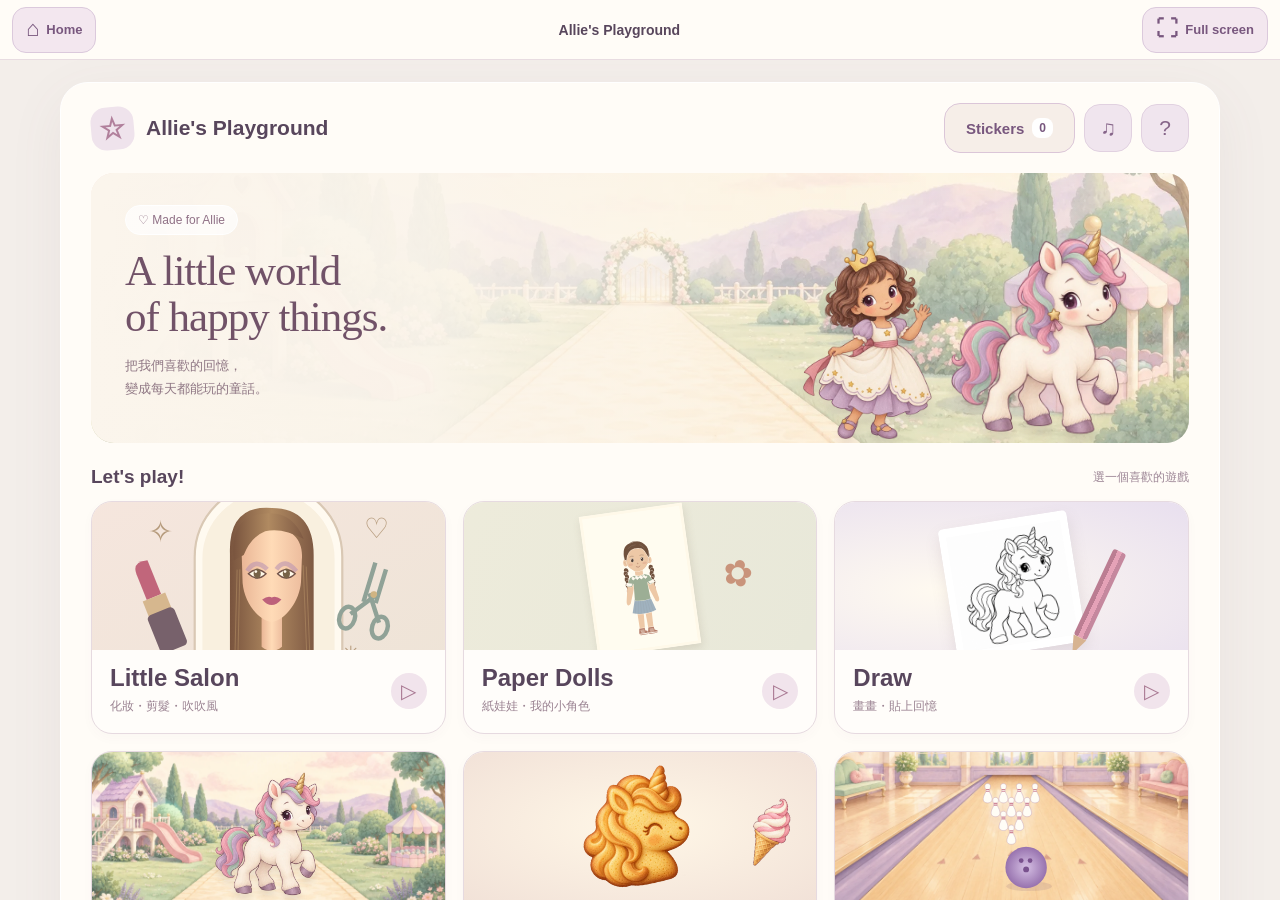
==== commit 36bcb2e1: "Publish Little Salon and Paper Dolls on playground home" ====
--- a/wwwroot/index.html
+++ b/wwwroot/index.html
@@ -1,3 +1,3 @@
 <!doctype html>
-<html lang="en"><head><script src="shared/screen.js"></script><meta charset="utf-8"><meta name="viewport" content="width=device-width,initial-scale=1,viewport-fit=cover"><meta name="theme-color" content="#fff8ef"><meta name="description" content="Allie's Playground：畫畫、散步、切點心、十瓶保齡球、鋼琴與打鼓。收集一張張共同回憶的貼紙，帶到畫室創作。"><title>Allie's Playground</title><link rel="icon" href="assets/stamps/crown.svg"><link rel="stylesheet" href="shared/theme.css"><link rel="stylesheet" href="portal/style.css"><script defer src="shared/core.js"></script><script defer src="shared/app.js"></script><script defer src="portal/app.js"></script><link rel="stylesheet" href="shared/screen.css"></head>
-<body data-allie="home"><div class="home-shell"><header class="topbar"><a class="brand" href="./"><span class="brand-mark">☆</span>Allie's Playground</a><div class="top-actions"><a class="allie-button" href="stickers/">Stickers <span id="bag-count"></span></a><button id="home-fullscreen" aria-label="Full screen" aria-pressed="false">⛶ <span>Full screen</span></button><button id="home-sound" aria-label="Sound" aria-pressed="true">♫</button><button id="home-help" aria-label="Help">?</button></div></header><main><p id="fullscreen-notice" class="allie-storage" role="status" hidden lang="zh-Hant"></p><section class="hero"><img class="hero-bg" src="assets/allie/v2/garden.webp" alt=""><div class="hero-text"><span class="hero-pill">♡ Made for Allie</span><h1>A little world<br>of happy things.</h1><p lang="zh-Hant">把我們喜歡的回憶，<br>變成每天都能玩的童話。</p></div><img class="hero-princess" src="assets/allie/v2/princess-rainbow.webp" alt=""><img class="hero-unicorn" src="assets/allie/v2/unicorn.webp" alt=""></section><h2 class="section-title">Let's play! <small lang="zh-Hant">選一個喜歡的遊戲</small></h2><section class="catalog" aria-label="Games"><div id="games" class="games"><a href="studio/">Draw</a><a href="runner/">Go!</a><a href="slice/">Slice</a><a href="bowling/">Bowl</a><a href="piano/">Piano</a><a href="drums/">Drums</a></div><p id="catalog-error" hidden lang="zh-Hant">遊戲清單暫時無法載入，仍可使用上方入口。</p></section><section class="sticker-strip" aria-label="My stickers"><div class="strip-label"><strong>My stickers</strong><small lang="zh-Hant">每一張，都是玩出來的回憶</small></div><div id="recent-stickers"></div><a class="strip-action" href="stickers/">Use a sticker <span aria-hidden="true">›</span></a></section><p class="memory-note" lang="zh-Hant">完成任務，獲得一張貼紙；帶到畫室，每張只能貼一次。</p></main></div><footer lang="zh-Hant">免登入，直接玩。貼紙與草稿保存在這個瀏覽器，清除網站資料後會消失。</footer><dialog id="home-help-dialog"><h2>Let's play!</h2><p lang="zh-Hant">選一個遊戲，按 Play 開始。Go! 累積 30 秒有效遊玩後按 Done、Slice 集滿 20 格進度、Bowl 完成十格，都能獲得一張貼紙。Piano／Drums 完整玩完一首並命中至少一次，也會得到一張貼紙。</p><p lang="zh-Hant">到 Stickers 查看背包，按 Use 會帶著選好的貼紙前往 Draw。每張只能放置一次，Undo 撤銷放置會退回貼紙。</p><p lang="zh-Hant">貼紙與草稿只留在這個瀏覽器。作品可以按 Save 下載，不會上傳。</p><button id="home-help-close" class="allie-button">OK</button></dialog><p id="home-storage" class="allie-storage" hidden lang="zh-Hant">這台裝置無法保存貼紙與草稿。仍可玩遊戲與下載作品，暫時不能使用獎勵貼紙。</p></body></html>
+<html lang="en"><head><script src="shared/screen.js"></script><meta charset="utf-8"><meta name="viewport" content="width=device-width,initial-scale=1,viewport-fit=cover"><meta name="theme-color" content="#fff8ef"><meta name="description" content="Allie's Playground：畫畫、散步、切點心、十瓶保齡球、鋼琴、打鼓、紙娃娃與美妝沙龍。收集一張張共同回憶的貼紙，帶到畫室創作。"><title>Allie's Playground</title><link rel="icon" href="assets/stamps/crown.svg"><link rel="stylesheet" href="shared/theme.css"><link rel="stylesheet" href="portal/style.css?v=20261024-salon-doll"><script defer src="shared/core.js"></script><script defer src="shared/app.js"></script><script defer src="portal/app.js?v=20261024-salon-doll"></script><link rel="stylesheet" href="shared/screen.css"></head>
+<body data-allie="home"><div class="home-shell"><header class="topbar"><a class="brand" href="./"><span class="brand-mark">☆</span>Allie's Playground</a><div class="top-actions"><a class="allie-button" href="stickers/">Stickers <span id="bag-count"></span></a><button id="home-fullscreen" aria-label="Full screen" aria-pressed="false">⛶ <span>Full screen</span></button><button id="home-sound" aria-label="Sound" aria-pressed="true">♫</button><button id="home-help" aria-label="Help">?</button></div></header><main><p id="fullscreen-notice" class="allie-storage" role="status" hidden lang="zh-Hant"></p><section class="hero"><img class="hero-bg" src="assets/allie/v2/garden.webp" alt=""><div class="hero-text"><span class="hero-pill">♡ Made for Allie</span><h1>A little world<br>of happy things.</h1><p lang="zh-Hant">把我們喜歡的回憶，<br>變成每天都能玩的童話。</p></div><img class="hero-princess" src="assets/allie/v2/princess-rainbow.webp" alt=""><img class="hero-unicorn" src="assets/allie/v2/unicorn.webp" alt=""></section><h2 class="section-title">Let's play! <small lang="zh-Hant">選一個喜歡的遊戲</small></h2><section class="catalog" aria-label="Games"><div id="games" class="games"><a href="salon/">Little Salon</a><a href="doll/">Paper Dolls</a><a href="studio/">Draw</a><a href="runner/">Go!</a><a href="slice/">Slice</a><a href="bowling/">Bowl</a><a href="piano/">Piano</a><a href="drums/">Drums</a></div><p id="catalog-error" hidden lang="zh-Hant">遊戲清單暫時無法載入，仍可使用上方入口。</p></section><section class="sticker-strip" aria-label="My stickers"><div class="strip-label"><strong>My stickers</strong><small lang="zh-Hant">每一張，都是玩出來的回憶</small></div><div id="recent-stickers"></div><a class="strip-action" href="stickers/">Use a sticker <span aria-hidden="true">›</span></a></section><p class="memory-note" lang="zh-Hant">完成任務，獲得一張貼紙；帶到畫室，每張只能貼一次。</p></main></div><footer lang="zh-Hant">免登入，直接玩。貼紙與草稿保存在這個瀏覽器，清除網站資料後會消失。</footer><dialog id="home-help-dialog"><h2>Let's play!</h2><p lang="zh-Hant">選一個遊戲，按 Play 開始。Go! 累積 30 秒有效遊玩後按 Done、Slice 集滿 20 格進度、Bowl 完成十格，都能獲得一張貼紙。Piano／Drums 完整玩完一首並命中至少一次，也會得到一張貼紙。</p><p lang="zh-Hant">到 Stickers 查看背包，按 Use 會帶著選好的貼紙前往 Draw。每張只能放置一次，Undo 撤銷放置會退回貼紙。</p><p lang="zh-Hant">貼紙與草稿只留在這個瀏覽器。作品可以按 Save 下載，不會上傳。</p><button id="home-help-close" class="allie-button">OK</button></dialog><p id="home-storage" class="allie-storage" hidden lang="zh-Hant">這台裝置無法保存貼紙與草稿。仍可玩遊戲與下載作品，暫時不能使用獎勵貼紙。</p></body></html>
--- a/wwwroot/portal/style.css
+++ b/wwwroot/portal/style.css
@@ -5,3 +5,5 @@
 
 #home-fullscreen{padding:9px 13px;white-space:nowrap;font-size:13px}.top-actions{flex-wrap:wrap}#fullscreen-notice{margin:0 0 15px}@media(max-width:600px){.topbar{align-items:flex-start}.top-actions{gap:7px}#home-fullscreen{font-size:12px;padding:8px 10px}}
 .games{grid-template-columns:repeat(3,minmax(0,1fr))}.card-piano{background:linear-gradient(120deg,#f3e8f5,#eee6f5)}.card-drums{background:linear-gradient(120deg,#f8e9ec,#eee6f5)}.card-art .music-friend{height:98px;width:90px;left:calc(50% - 45px);top:-5px;opacity:.9}.mini-piano{position:absolute;bottom:8px;left:12%;right:12%;height:78px;padding:7px;display:flex;gap:3px;background:#cdb8de;border-radius:10px;box-shadow:0 5px 10px #82628c22;transform:rotate(-4deg)}.mini-piano i{flex:1;border-radius:2px 2px 5px 5px;background:linear-gradient(#fffdf6,#f8f0df);border-top:4px solid #c98ba4;box-shadow:0 2px 0 #bcadc4}.mini-piano i:nth-child(2n){border-color:#ae92c2}.mini-piano i:nth-child(3n){border-color:#97b8a7}.mini-drums{position:absolute;bottom:8px;left:12%;right:12%;height:86px;display:flex;justify-content:center;gap:13px;transform:rotate(-4deg)}.mini-drums i{width:83px;aspect-ratio:1;background:radial-gradient(#fffdf4,#f1e3d0);border:8px solid #c78b9e;border-radius:50%;box-shadow:0 5px 0 #ab798e,0 7px 9px #866b8722}.mini-drums i:nth-child(2){border-color:#ac94c2;box-shadow:0 5px 0 #8f77a7,0 7px 9px #866b8722}@media(max-width:800px){.games{grid-template-columns:repeat(2,minmax(0,1fr))}}@media(max-width:560px){.mini-piano{height:65px;left:8%;right:8%;padding:5px;gap:2px}.mini-drums{height:63px;left:7%;right:7%;gap:8px}.mini-drums i{width:60px;border-width:6px}.card-art .music-friend{height:80px;width:74px;left:calc(50% - 37px)}}
+.card-doll{background:#e8e8d9;background-image:linear-gradient(115deg,#f5f0de66,transparent)}.card-doll>img{height:142px;width:104px;left:calc(50% - 52px);top:7px;background:#fffcf0;box-shadow:1px 4px 8px #6d5c4025;transform:rotate(-8deg);padding:4px;border:3px solid #fff9e9}.card-doll:after{content:'✿';position:absolute;right:18%;top:50px;font-size:36px;color:#c9947b;transform:rotate(15deg)}@media(max-width:560px){.card-doll>img{height:117px;width:85px;left:calc(50% - 42px);top:6px}.card-doll:after{right:12%;font-size:28px}}
+.card-salon{background:#f3e5dc}.card-salon>img{position:absolute;inset:0;width:100%;height:100%;object-fit:cover}
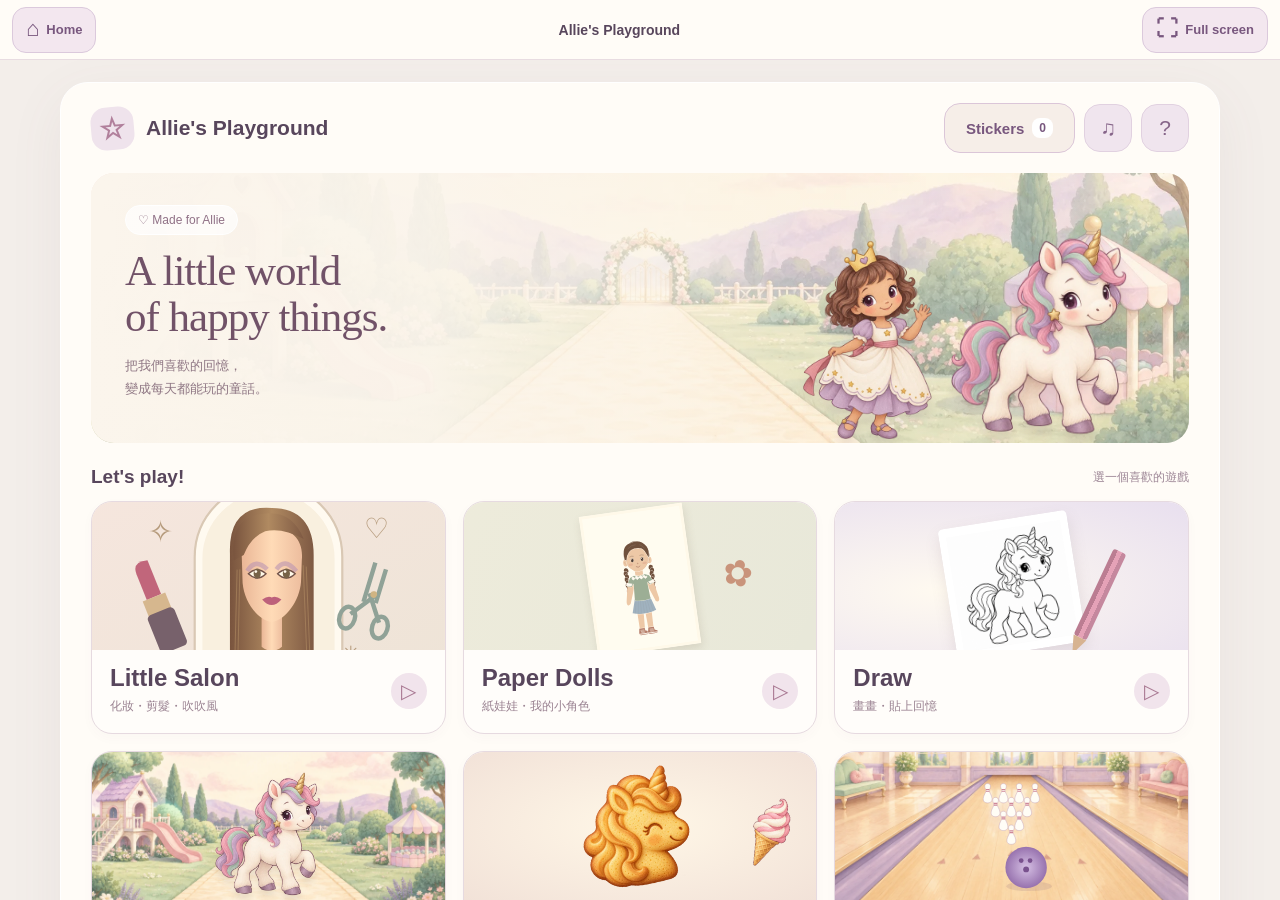
==== commit d2d2abc8: "Add persistent blow-dry hairstyles with undo and saved progress" ====
--- a/wwwroot/index.html
+++ b/wwwroot/index.html
@@ -1,3 +1,3 @@
 <!doctype html>
-<html lang="en"><head><script src="shared/screen.js"></script><meta charset="utf-8"><meta name="viewport" content="width=device-width,initial-scale=1,viewport-fit=cover"><meta name="theme-color" content="#fff8ef"><meta name="description" content="Allie's Playground：畫畫、散步、切點心、十瓶保齡球、鋼琴、打鼓、紙娃娃與美妝沙龍。收集一張張共同回憶的貼紙，帶到畫室創作。"><title>Allie's Playground</title><link rel="icon" href="assets/stamps/crown.svg"><link rel="stylesheet" href="shared/theme.css"><link rel="stylesheet" href="portal/style.css?v=20261024-salon-doll"><script defer src="shared/core.js"></script><script defer src="shared/app.js"></script><script defer src="portal/app.js?v=20261024-salon-doll"></script><link rel="stylesheet" href="shared/screen.css"></head>
-<body data-allie="home"><div class="home-shell"><header class="topbar"><a class="brand" href="./"><span class="brand-mark">☆</span>Allie's Playground</a><div class="top-actions"><a class="allie-button" href="stickers/">Stickers <span id="bag-count"></span></a><button id="home-fullscreen" aria-label="Full screen" aria-pressed="false">⛶ <span>Full screen</span></button><button id="home-sound" aria-label="Sound" aria-pressed="true">♫</button><button id="home-help" aria-label="Help">?</button></div></header><main><p id="fullscreen-notice" class="allie-storage" role="status" hidden lang="zh-Hant"></p><section class="hero"><img class="hero-bg" src="assets/allie/v2/garden.webp" alt=""><div class="hero-text"><span class="hero-pill">♡ Made for Allie</span><h1>A little world<br>of happy things.</h1><p lang="zh-Hant">把我們喜歡的回憶，<br>變成每天都能玩的童話。</p></div><img class="hero-princess" src="assets/allie/v2/princess-rainbow.webp" alt=""><img class="hero-unicorn" src="assets/allie/v2/unicorn.webp" alt=""></section><h2 class="section-title">Let's play! <small lang="zh-Hant">選一個喜歡的遊戲</small></h2><section class="catalog" aria-label="Games"><div id="games" class="games"><a href="salon/">Little Salon</a><a href="doll/">Paper Dolls</a><a href="studio/">Draw</a><a href="runner/">Go!</a><a href="slice/">Slice</a><a href="bowling/">Bowl</a><a href="piano/">Piano</a><a href="drums/">Drums</a></div><p id="catalog-error" hidden lang="zh-Hant">遊戲清單暫時無法載入，仍可使用上方入口。</p></section><section class="sticker-strip" aria-label="My stickers"><div class="strip-label"><strong>My stickers</strong><small lang="zh-Hant">每一張，都是玩出來的回憶</small></div><div id="recent-stickers"></div><a class="strip-action" href="stickers/">Use a sticker <span aria-hidden="true">›</span></a></section><p class="memory-note" lang="zh-Hant">完成任務，獲得一張貼紙；帶到畫室，每張只能貼一次。</p></main></div><footer lang="zh-Hant">免登入，直接玩。貼紙與草稿保存在這個瀏覽器，清除網站資料後會消失。</footer><dialog id="home-help-dialog"><h2>Let's play!</h2><p lang="zh-Hant">選一個遊戲，按 Play 開始。Go! 累積 30 秒有效遊玩後按 Done、Slice 集滿 20 格進度、Bowl 完成十格，都能獲得一張貼紙。Piano／Drums 完整玩完一首並命中至少一次，也會得到一張貼紙。</p><p lang="zh-Hant">到 Stickers 查看背包，按 Use 會帶著選好的貼紙前往 Draw。每張只能放置一次，Undo 撤銷放置會退回貼紙。</p><p lang="zh-Hant">貼紙與草稿只留在這個瀏覽器。作品可以按 Save 下載，不會上傳。</p><button id="home-help-close" class="allie-button">OK</button></dialog><p id="home-storage" class="allie-storage" hidden lang="zh-Hant">這台裝置無法保存貼紙與草稿。仍可玩遊戲與下載作品，暫時不能使用獎勵貼紙。</p></body></html>
+<html lang="en"><head><script src="shared/screen.js"></script><meta charset="utf-8"><meta name="viewport" content="width=device-width,initial-scale=1,viewport-fit=cover"><meta name="theme-color" content="#fff8ef"><meta name="description" content="Allie's Playground：畫畫、散步、切點心、十瓶保齡球、鋼琴、打鼓、紙娃娃與美妝沙龍。收集一張張共同回憶的貼紙，帶到畫室創作。"><title>Allie's Playground</title><link rel="icon" href="assets/stamps/crown.svg"><link rel="stylesheet" href="shared/theme.css"><link rel="stylesheet" href="portal/style.css?v=20261024-styling"><script defer src="shared/core.js"></script><script defer src="shared/app.js"></script><script defer src="portal/app.js?v=20261024-styling"></script><link rel="stylesheet" href="shared/screen.css"></head>
+<body data-allie="home"><div class="home-shell"><header class="topbar"><a class="brand" href="./"><span class="brand-mark">☆</span>Allie's Playground</a><div class="top-actions"><a class="allie-button" href="stickers/">Stickers <span id="bag-count"></span></a><button id="home-fullscreen" aria-label="Full screen" aria-pressed="false">⛶ <span>Full screen</span></button><button id="home-sound" aria-label="Sound" aria-pressed="true">♫</button><button id="home-help" aria-label="Help">?</button></div></header><main><p id="fullscreen-notice" class="allie-storage" role="status" hidden lang="zh-Hant"></p><section class="hero"><img class="hero-bg" src="assets/allie/v2/garden.webp" alt=""><div class="hero-text"><span class="hero-pill">♡ Made for Allie</span><h1>A little world<br>of happy things.</h1><p lang="zh-Hant">把我們喜歡的回憶，<br>變成每天都能玩的童話。</p></div><img class="hero-princess" src="assets/allie/v2/princess-rainbow.webp" alt=""><img class="hero-unicorn" src="assets/allie/v2/unicorn.webp" alt=""></section><h2 class="section-title">Let's play! <small lang="zh-Hant">選一個喜歡的遊戲</small></h2><section class="catalog" aria-label="Games"><div id="games" class="games"><a href="salon/?v=20261024-styling">Little Salon</a><a href="doll/">Paper Dolls</a><a href="studio/">Draw</a><a href="runner/">Go!</a><a href="slice/">Slice</a><a href="bowling/">Bowl</a><a href="piano/">Piano</a><a href="drums/">Drums</a></div><p id="catalog-error" hidden lang="zh-Hant">遊戲清單暫時無法載入，仍可使用上方入口。</p></section><section class="sticker-strip" aria-label="My stickers"><div class="strip-label"><strong>My stickers</strong><small lang="zh-Hant">每一張，都是玩出來的回憶</small></div><div id="recent-stickers"></div><a class="strip-action" href="stickers/">Use a sticker <span aria-hidden="true">›</span></a></section><p class="memory-note" lang="zh-Hant">完成任務，獲得一張貼紙；帶到畫室，每張只能貼一次。</p></main></div><footer lang="zh-Hant">免登入，直接玩。貼紙與草稿保存在這個瀏覽器，清除網站資料後會消失。</footer><dialog id="home-help-dialog"><h2>Let's play!</h2><p lang="zh-Hant">選一個遊戲，按 Play 開始。Go! 累積 30 秒有效遊玩後按 Done、Slice 集滿 20 格進度、Bowl 完成十格，都能獲得一張貼紙。Piano／Drums 完整玩完一首並命中至少一次，也會得到一張貼紙。</p><p lang="zh-Hant">到 Stickers 查看背包，按 Use 會帶著選好的貼紙前往 Draw。每張只能放置一次，Undo 撤銷放置會退回貼紙。</p><p lang="zh-Hant">貼紙與草稿只留在這個瀏覽器。作品可以按 Save 下載，不會上傳。</p><button id="home-help-close" class="allie-button">OK</button></dialog><p id="home-storage" class="allie-storage" hidden lang="zh-Hant">這台裝置無法保存貼紙與草稿。仍可玩遊戲與下載作品，暫時不能使用獎勵貼紙。</p></body></html>
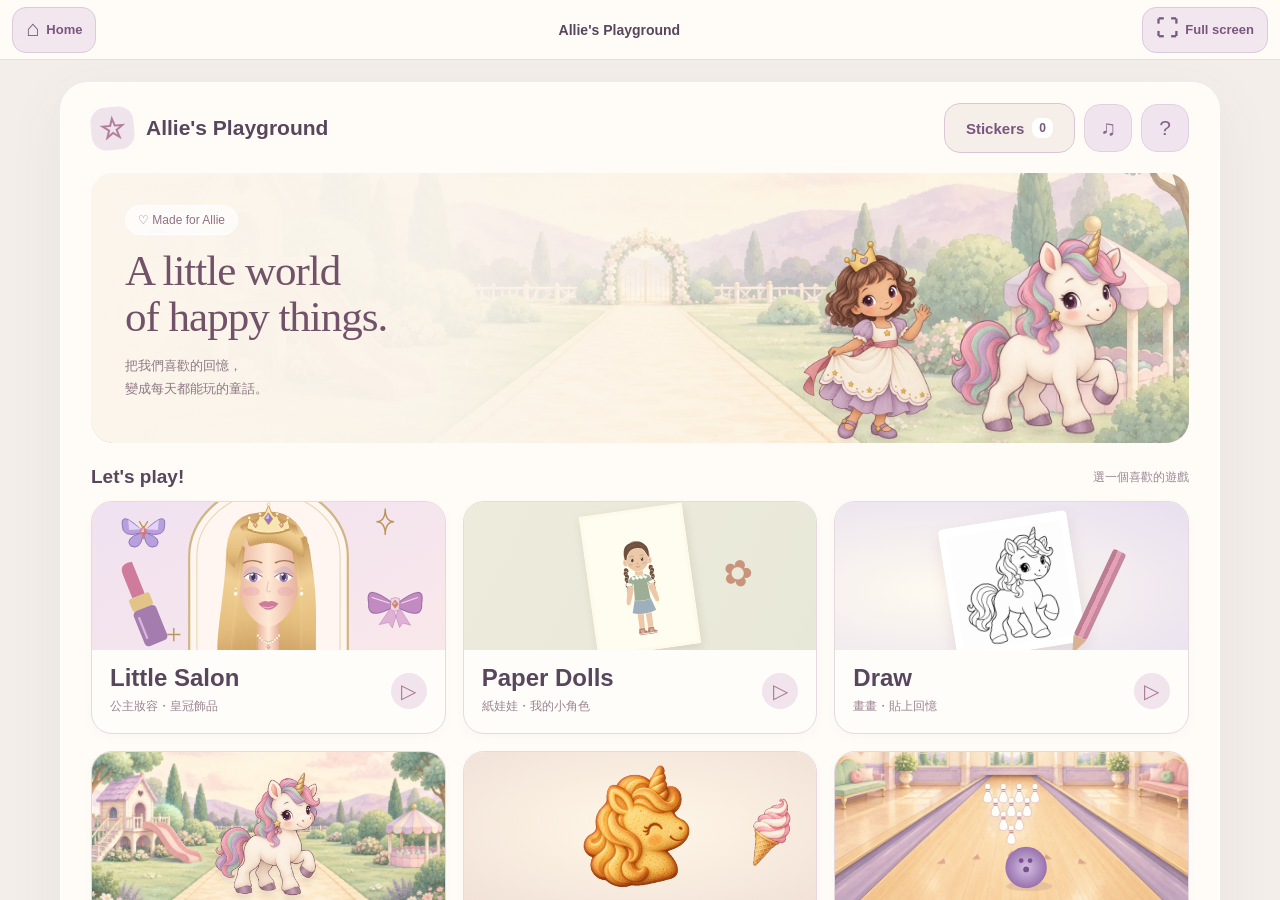
==== commit a67a1dac: "Add princess salon art, eyeliner, blush and wearable jewelry" ====
--- a/wwwroot/index.html
+++ b/wwwroot/index.html
@@ -1,3 +1,3 @@
 <!doctype html>
-<html lang="en"><head><script src="shared/screen.js"></script><meta charset="utf-8"><meta name="viewport" content="width=device-width,initial-scale=1,viewport-fit=cover"><meta name="theme-color" content="#fff8ef"><meta name="description" content="Allie's Playground：畫畫、散步、切點心、十瓶保齡球、鋼琴、打鼓、紙娃娃與美妝沙龍。收集一張張共同回憶的貼紙，帶到畫室創作。"><title>Allie's Playground</title><link rel="icon" href="assets/stamps/crown.svg"><link rel="stylesheet" href="shared/theme.css"><link rel="stylesheet" href="portal/style.css?v=20261024-styling"><script defer src="shared/core.js"></script><script defer src="shared/app.js"></script><script defer src="portal/app.js?v=20261024-styling"></script><link rel="stylesheet" href="shared/screen.css"></head>
-<body data-allie="home"><div class="home-shell"><header class="topbar"><a class="brand" href="./"><span class="brand-mark">☆</span>Allie's Playground</a><div class="top-actions"><a class="allie-button" href="stickers/">Stickers <span id="bag-count"></span></a><button id="home-fullscreen" aria-label="Full screen" aria-pressed="false">⛶ <span>Full screen</span></button><button id="home-sound" aria-label="Sound" aria-pressed="true">♫</button><button id="home-help" aria-label="Help">?</button></div></header><main><p id="fullscreen-notice" class="allie-storage" role="status" hidden lang="zh-Hant"></p><section class="hero"><img class="hero-bg" src="assets/allie/v2/garden.webp" alt=""><div class="hero-text"><span class="hero-pill">♡ Made for Allie</span><h1>A little world<br>of happy things.</h1><p lang="zh-Hant">把我們喜歡的回憶，<br>變成每天都能玩的童話。</p></div><img class="hero-princess" src="assets/allie/v2/princess-rainbow.webp" alt=""><img class="hero-unicorn" src="assets/allie/v2/unicorn.webp" alt=""></section><h2 class="section-title">Let's play! <small lang="zh-Hant">選一個喜歡的遊戲</small></h2><section class="catalog" aria-label="Games"><div id="games" class="games"><a href="salon/?v=20261024-styling">Little Salon</a><a href="doll/">Paper Dolls</a><a href="studio/">Draw</a><a href="runner/">Go!</a><a href="slice/">Slice</a><a href="bowling/">Bowl</a><a href="piano/">Piano</a><a href="drums/">Drums</a></div><p id="catalog-error" hidden lang="zh-Hant">遊戲清單暫時無法載入，仍可使用上方入口。</p></section><section class="sticker-strip" aria-label="My stickers"><div class="strip-label"><strong>My stickers</strong><small lang="zh-Hant">每一張，都是玩出來的回憶</small></div><div id="recent-stickers"></div><a class="strip-action" href="stickers/">Use a sticker <span aria-hidden="true">›</span></a></section><p class="memory-note" lang="zh-Hant">完成任務，獲得一張貼紙；帶到畫室，每張只能貼一次。</p></main></div><footer lang="zh-Hant">免登入，直接玩。貼紙與草稿保存在這個瀏覽器，清除網站資料後會消失。</footer><dialog id="home-help-dialog"><h2>Let's play!</h2><p lang="zh-Hant">選一個遊戲，按 Play 開始。Go! 累積 30 秒有效遊玩後按 Done、Slice 集滿 20 格進度、Bowl 完成十格，都能獲得一張貼紙。Piano／Drums 完整玩完一首並命中至少一次，也會得到一張貼紙。</p><p lang="zh-Hant">到 Stickers 查看背包，按 Use 會帶著選好的貼紙前往 Draw。每張只能放置一次，Undo 撤銷放置會退回貼紙。</p><p lang="zh-Hant">貼紙與草稿只留在這個瀏覽器。作品可以按 Save 下載，不會上傳。</p><button id="home-help-close" class="allie-button">OK</button></dialog><p id="home-storage" class="allie-storage" hidden lang="zh-Hant">這台裝置無法保存貼紙與草稿。仍可玩遊戲與下載作品，暫時不能使用獎勵貼紙。</p></body></html>
+<html lang="en"><head><script src="shared/screen.js"></script><meta charset="utf-8"><meta name="viewport" content="width=device-width,initial-scale=1,viewport-fit=cover"><meta name="theme-color" content="#fff8ef"><meta name="description" content="Allie's Playground：畫畫、散步、切點心、十瓶保齡球、鋼琴、打鼓、紙娃娃與美妝沙龍。收集一張張共同回憶的貼紙，帶到畫室創作。"><title>Allie's Playground</title><link rel="icon" href="assets/stamps/crown.svg"><link rel="stylesheet" href="shared/theme.css"><link rel="stylesheet" href="portal/style.css?v=20261025-princess"><script defer src="shared/core.js"></script><script defer src="shared/app.js"></script><script defer src="portal/app.js?v=20261025-princess"></script><link rel="stylesheet" href="shared/screen.css"></head>
+<body data-allie="home"><div class="home-shell"><header class="topbar"><a class="brand" href="./"><span class="brand-mark">☆</span>Allie's Playground</a><div class="top-actions"><a class="allie-button" href="stickers/">Stickers <span id="bag-count"></span></a><button id="home-fullscreen" aria-label="Full screen" aria-pressed="false">⛶ <span>Full screen</span></button><button id="home-sound" aria-label="Sound" aria-pressed="true">♫</button><button id="home-help" aria-label="Help">?</button></div></header><main><p id="fullscreen-notice" class="allie-storage" role="status" hidden lang="zh-Hant"></p><section class="hero"><img class="hero-bg" src="assets/allie/v2/garden.webp" alt=""><div class="hero-text"><span class="hero-pill">♡ Made for Allie</span><h1>A little world<br>of happy things.</h1><p lang="zh-Hant">把我們喜歡的回憶，<br>變成每天都能玩的童話。</p></div><img class="hero-princess" src="assets/allie/v2/princess-rainbow.webp" alt=""><img class="hero-unicorn" src="assets/allie/v2/unicorn.webp" alt=""></section><h2 class="section-title">Let's play! <small lang="zh-Hant">選一個喜歡的遊戲</small></h2><section class="catalog" aria-label="Games"><div id="games" class="games"><a href="salon/?v=20261025-princess">Little Salon</a><a href="doll/">Paper Dolls</a><a href="studio/">Draw</a><a href="runner/">Go!</a><a href="slice/">Slice</a><a href="bowling/">Bowl</a><a href="piano/">Piano</a><a href="drums/">Drums</a></div><p id="catalog-error" hidden lang="zh-Hant">遊戲清單暫時無法載入，仍可使用上方入口。</p></section><section class="sticker-strip" aria-label="My stickers"><div class="strip-label"><strong>My stickers</strong><small lang="zh-Hant">每一張，都是玩出來的回憶</small></div><div id="recent-stickers"></div><a class="strip-action" href="stickers/">Use a sticker <span aria-hidden="true">›</span></a></section><p class="memory-note" lang="zh-Hant">完成任務，獲得一張貼紙；帶到畫室，每張只能貼一次。</p></main></div><footer lang="zh-Hant">免登入，直接玩。貼紙與草稿保存在這個瀏覽器，清除網站資料後會消失。</footer><dialog id="home-help-dialog"><h2>Let's play!</h2><p lang="zh-Hant">選一個遊戲，按 Play 開始。Go! 累積 30 秒有效遊玩後按 Done、Slice 集滿 20 格進度、Bowl 完成十格，都能獲得一張貼紙。Piano／Drums 完整玩完一首並命中至少一次，也會得到一張貼紙。</p><p lang="zh-Hant">到 Stickers 查看背包，按 Use 會帶著選好的貼紙前往 Draw。每張只能放置一次，Undo 撤銷放置會退回貼紙。</p><p lang="zh-Hant">貼紙與草稿只留在這個瀏覽器。作品可以按 Save 下載，不會上傳。</p><button id="home-help-close" class="allie-button">OK</button></dialog><p id="home-storage" class="allie-storage" hidden lang="zh-Hant">這台裝置無法保存貼紙與草稿。仍可玩遊戲與下載作品，暫時不能使用獎勵貼紙。</p></body></html>
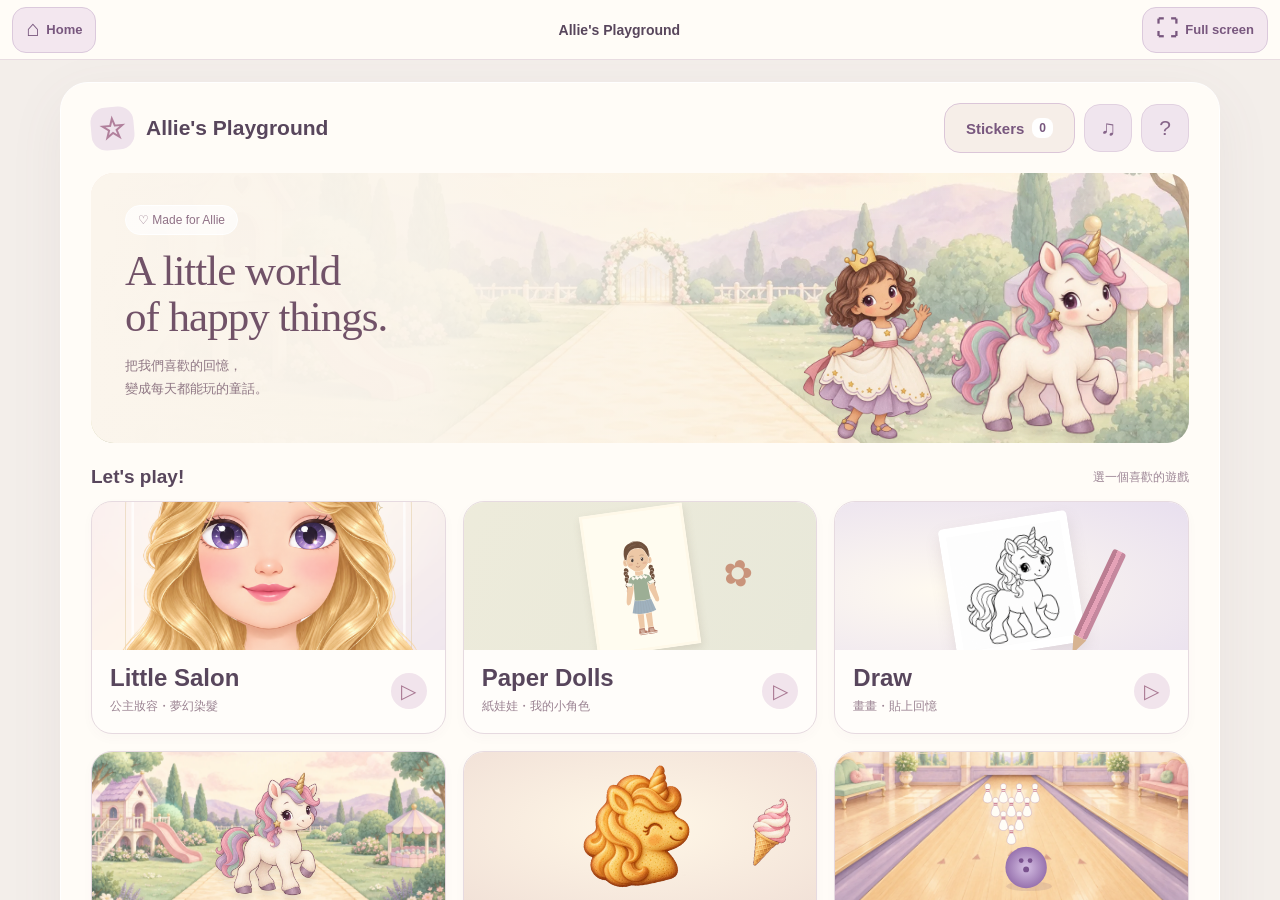
==== commit 4e1a37f2: "Add illustrated round princess and reversible hair colors" ====
--- a/wwwroot/index.html
+++ b/wwwroot/index.html
@@ -1,3 +1,3 @@
 <!doctype html>
-<html lang="en"><head><script src="shared/screen.js"></script><meta charset="utf-8"><meta name="viewport" content="width=device-width,initial-scale=1,viewport-fit=cover"><meta name="theme-color" content="#fff8ef"><meta name="description" content="Allie's Playground：畫畫、散步、切點心、十瓶保齡球、鋼琴、打鼓、紙娃娃與美妝沙龍。收集一張張共同回憶的貼紙，帶到畫室創作。"><title>Allie's Playground</title><link rel="icon" href="assets/stamps/crown.svg"><link rel="stylesheet" href="shared/theme.css"><link rel="stylesheet" href="portal/style.css?v=20261025-princess"><script defer src="shared/core.js"></script><script defer src="shared/app.js"></script><script defer src="portal/app.js?v=20261025-princess"></script><link rel="stylesheet" href="shared/screen.css"></head>
-<body data-allie="home"><div class="home-shell"><header class="topbar"><a class="brand" href="./"><span class="brand-mark">☆</span>Allie's Playground</a><div class="top-actions"><a class="allie-button" href="stickers/">Stickers <span id="bag-count"></span></a><button id="home-fullscreen" aria-label="Full screen" aria-pressed="false">⛶ <span>Full screen</span></button><button id="home-sound" aria-label="Sound" aria-pressed="true">♫</button><button id="home-help" aria-label="Help">?</button></div></header><main><p id="fullscreen-notice" class="allie-storage" role="status" hidden lang="zh-Hant"></p><section class="hero"><img class="hero-bg" src="assets/allie/v2/garden.webp" alt=""><div class="hero-text"><span class="hero-pill">♡ Made for Allie</span><h1>A little world<br>of happy things.</h1><p lang="zh-Hant">把我們喜歡的回憶，<br>變成每天都能玩的童話。</p></div><img class="hero-princess" src="assets/allie/v2/princess-rainbow.webp" alt=""><img class="hero-unicorn" src="assets/allie/v2/unicorn.webp" alt=""></section><h2 class="section-title">Let's play! <small lang="zh-Hant">選一個喜歡的遊戲</small></h2><section class="catalog" aria-label="Games"><div id="games" class="games"><a href="salon/?v=20261025-princess">Little Salon</a><a href="doll/">Paper Dolls</a><a href="studio/">Draw</a><a href="runner/">Go!</a><a href="slice/">Slice</a><a href="bowling/">Bowl</a><a href="piano/">Piano</a><a href="drums/">Drums</a></div><p id="catalog-error" hidden lang="zh-Hant">遊戲清單暫時無法載入，仍可使用上方入口。</p></section><section class="sticker-strip" aria-label="My stickers"><div class="strip-label"><strong>My stickers</strong><small lang="zh-Hant">每一張，都是玩出來的回憶</small></div><div id="recent-stickers"></div><a class="strip-action" href="stickers/">Use a sticker <span aria-hidden="true">›</span></a></section><p class="memory-note" lang="zh-Hant">完成任務，獲得一張貼紙；帶到畫室，每張只能貼一次。</p></main></div><footer lang="zh-Hant">免登入，直接玩。貼紙與草稿保存在這個瀏覽器，清除網站資料後會消失。</footer><dialog id="home-help-dialog"><h2>Let's play!</h2><p lang="zh-Hant">選一個遊戲，按 Play 開始。Go! 累積 30 秒有效遊玩後按 Done、Slice 集滿 20 格進度、Bowl 完成十格，都能獲得一張貼紙。Piano／Drums 完整玩完一首並命中至少一次，也會得到一張貼紙。</p><p lang="zh-Hant">到 Stickers 查看背包，按 Use 會帶著選好的貼紙前往 Draw。每張只能放置一次，Undo 撤銷放置會退回貼紙。</p><p lang="zh-Hant">貼紙與草稿只留在這個瀏覽器。作品可以按 Save 下載，不會上傳。</p><button id="home-help-close" class="allie-button">OK</button></dialog><p id="home-storage" class="allie-storage" hidden lang="zh-Hant">這台裝置無法保存貼紙與草稿。仍可玩遊戲與下載作品，暫時不能使用獎勵貼紙。</p></body></html>
+<html lang="en"><head><script src="shared/screen.js"></script><meta charset="utf-8"><meta name="viewport" content="width=device-width,initial-scale=1,viewport-fit=cover"><meta name="theme-color" content="#fff8ef"><meta name="description" content="Allie's Playground：畫畫、散步、切點心、十瓶保齡球、鋼琴、打鼓、紙娃娃與美妝沙龍。收集一張張共同回憶的貼紙，帶到畫室創作。"><title>Allie's Playground</title><link rel="icon" href="assets/stamps/crown.svg"><link rel="stylesheet" href="shared/theme.css"><link rel="stylesheet" href="portal/style.css?v=20261025-round-dye"><script defer src="shared/core.js"></script><script defer src="shared/app.js"></script><script defer src="portal/app.js?v=20261025-round-dye"></script><link rel="stylesheet" href="shared/screen.css"></head>
+<body data-allie="home"><div class="home-shell"><header class="topbar"><a class="brand" href="./"><span class="brand-mark">☆</span>Allie's Playground</a><div class="top-actions"><a class="allie-button" href="stickers/">Stickers <span id="bag-count"></span></a><button id="home-fullscreen" aria-label="Full screen" aria-pressed="false">⛶ <span>Full screen</span></button><button id="home-sound" aria-label="Sound" aria-pressed="true">♫</button><button id="home-help" aria-label="Help">?</button></div></header><main><p id="fullscreen-notice" class="allie-storage" role="status" hidden lang="zh-Hant"></p><section class="hero"><img class="hero-bg" src="assets/allie/v2/garden.webp" alt=""><div class="hero-text"><span class="hero-pill">♡ Made for Allie</span><h1>A little world<br>of happy things.</h1><p lang="zh-Hant">把我們喜歡的回憶，<br>變成每天都能玩的童話。</p></div><img class="hero-princess" src="assets/allie/v2/princess-rainbow.webp" alt=""><img class="hero-unicorn" src="assets/allie/v2/unicorn.webp" alt=""></section><h2 class="section-title">Let's play! <small lang="zh-Hant">選一個喜歡的遊戲</small></h2><section class="catalog" aria-label="Games"><div id="games" class="games"><a href="salon/?v=20261025-round-dye">Little Salon</a><a href="doll/">Paper Dolls</a><a href="studio/">Draw</a><a href="runner/">Go!</a><a href="slice/">Slice</a><a href="bowling/">Bowl</a><a href="piano/">Piano</a><a href="drums/">Drums</a></div><p id="catalog-error" hidden lang="zh-Hant">遊戲清單暫時無法載入，仍可使用上方入口。</p></section><section class="sticker-strip" aria-label="My stickers"><div class="strip-label"><strong>My stickers</strong><small lang="zh-Hant">每一張，都是玩出來的回憶</small></div><div id="recent-stickers"></div><a class="strip-action" href="stickers/">Use a sticker <span aria-hidden="true">›</span></a></section><p class="memory-note" lang="zh-Hant">完成任務，獲得一張貼紙；帶到畫室，每張只能貼一次。</p></main></div><footer lang="zh-Hant">免登入，直接玩。貼紙與草稿保存在這個瀏覽器，清除網站資料後會消失。</footer><dialog id="home-help-dialog"><h2>Let's play!</h2><p lang="zh-Hant">選一個遊戲，按 Play 開始。Go! 累積 30 秒有效遊玩後按 Done、Slice 集滿 20 格進度、Bowl 完成十格，都能獲得一張貼紙。Piano／Drums 完整玩完一首並命中至少一次，也會得到一張貼紙。</p><p lang="zh-Hant">到 Stickers 查看背包，按 Use 會帶著選好的貼紙前往 Draw。每張只能放置一次，Undo 撤銷放置會退回貼紙。</p><p lang="zh-Hant">貼紙與草稿只留在這個瀏覽器。作品可以按 Save 下載，不會上傳。</p><button id="home-help-close" class="allie-button">OK</button></dialog><p id="home-storage" class="allie-storage" hidden lang="zh-Hant">這台裝置無法保存貼紙與草稿。仍可玩遊戲與下載作品，暫時不能使用獎勵貼紙。</p></body></html>
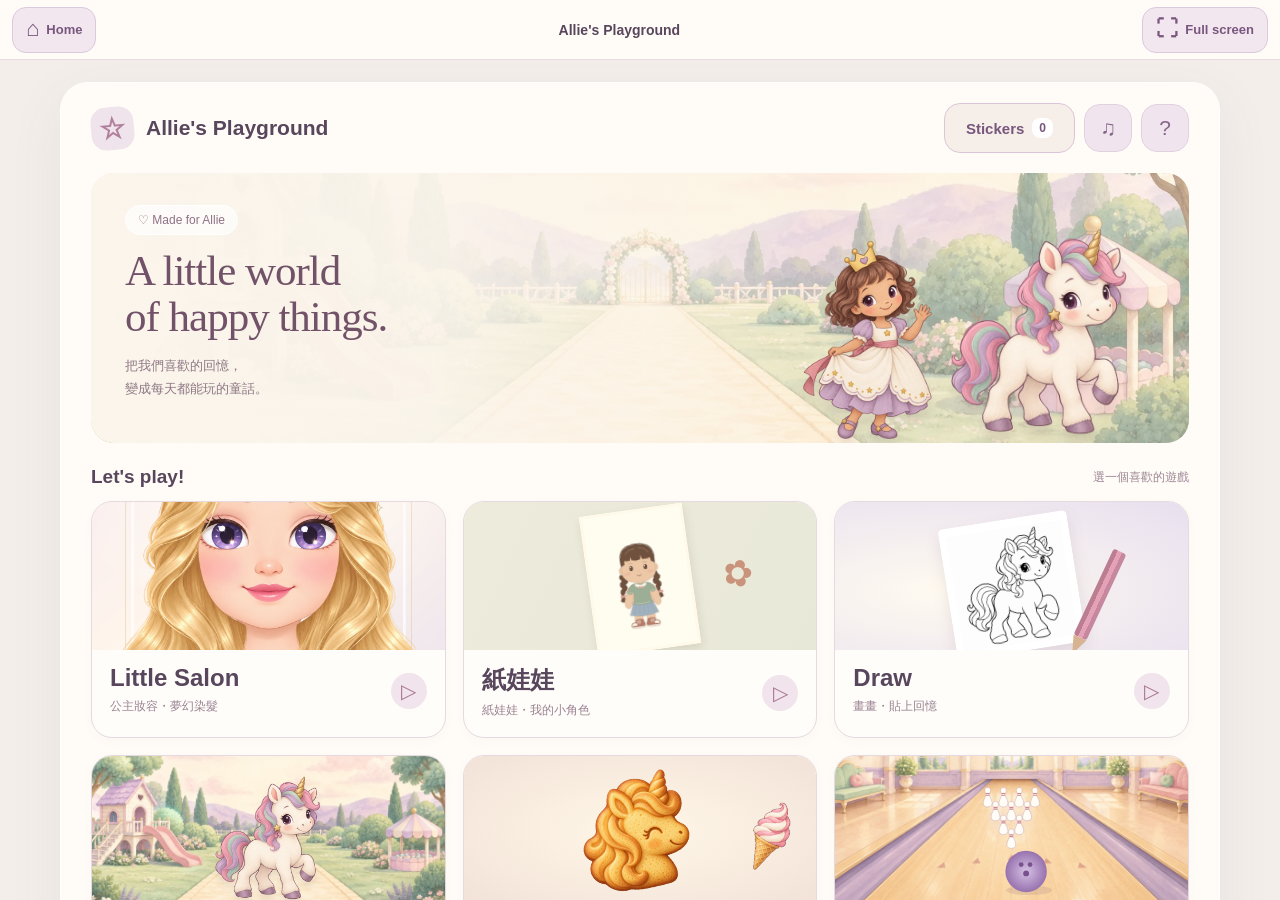
==== commit 0fc335a7: "Publish cute paper dolls from playground home" ====
--- a/wwwroot/index.html
+++ b/wwwroot/index.html
@@ -1,3 +1,3 @@
 <!doctype html>
-<html lang="en"><head><script src="shared/screen.js"></script><meta charset="utf-8"><meta name="viewport" content="width=device-width,initial-scale=1,viewport-fit=cover"><meta name="theme-color" content="#fff8ef"><meta name="description" content="Allie's Playground：畫畫、散步、切點心、十瓶保齡球、鋼琴、打鼓、紙娃娃與美妝沙龍。收集一張張共同回憶的貼紙，帶到畫室創作。"><title>Allie's Playground</title><link rel="icon" href="assets/stamps/crown.svg"><link rel="stylesheet" href="shared/theme.css"><link rel="stylesheet" href="portal/style.css?v=20261025-round-dye"><script defer src="shared/core.js"></script><script defer src="shared/app.js"></script><script defer src="portal/app.js?v=20261025-round-dye"></script><link rel="stylesheet" href="shared/screen.css"></head>
-<body data-allie="home"><div class="home-shell"><header class="topbar"><a class="brand" href="./"><span class="brand-mark">☆</span>Allie's Playground</a><div class="top-actions"><a class="allie-button" href="stickers/">Stickers <span id="bag-count"></span></a><button id="home-fullscreen" aria-label="Full screen" aria-pressed="false">⛶ <span>Full screen</span></button><button id="home-sound" aria-label="Sound" aria-pressed="true">♫</button><button id="home-help" aria-label="Help">?</button></div></header><main><p id="fullscreen-notice" class="allie-storage" role="status" hidden lang="zh-Hant"></p><section class="hero"><img class="hero-bg" src="assets/allie/v2/garden.webp" alt=""><div class="hero-text"><span class="hero-pill">♡ Made for Allie</span><h1>A little world<br>of happy things.</h1><p lang="zh-Hant">把我們喜歡的回憶，<br>變成每天都能玩的童話。</p></div><img class="hero-princess" src="assets/allie/v2/princess-rainbow.webp" alt=""><img class="hero-unicorn" src="assets/allie/v2/unicorn.webp" alt=""></section><h2 class="section-title">Let's play! <small lang="zh-Hant">選一個喜歡的遊戲</small></h2><section class="catalog" aria-label="Games"><div id="games" class="games"><a href="salon/?v=20261025-round-dye">Little Salon</a><a href="doll/">Paper Dolls</a><a href="studio/">Draw</a><a href="runner/">Go!</a><a href="slice/">Slice</a><a href="bowling/">Bowl</a><a href="piano/">Piano</a><a href="drums/">Drums</a></div><p id="catalog-error" hidden lang="zh-Hant">遊戲清單暫時無法載入，仍可使用上方入口。</p></section><section class="sticker-strip" aria-label="My stickers"><div class="strip-label"><strong>My stickers</strong><small lang="zh-Hant">每一張，都是玩出來的回憶</small></div><div id="recent-stickers"></div><a class="strip-action" href="stickers/">Use a sticker <span aria-hidden="true">›</span></a></section><p class="memory-note" lang="zh-Hant">完成任務，獲得一張貼紙；帶到畫室，每張只能貼一次。</p></main></div><footer lang="zh-Hant">免登入，直接玩。貼紙與草稿保存在這個瀏覽器，清除網站資料後會消失。</footer><dialog id="home-help-dialog"><h2>Let's play!</h2><p lang="zh-Hant">選一個遊戲，按 Play 開始。Go! 累積 30 秒有效遊玩後按 Done、Slice 集滿 20 格進度、Bowl 完成十格，都能獲得一張貼紙。Piano／Drums 完整玩完一首並命中至少一次，也會得到一張貼紙。</p><p lang="zh-Hant">到 Stickers 查看背包，按 Use 會帶著選好的貼紙前往 Draw。每張只能放置一次，Undo 撤銷放置會退回貼紙。</p><p lang="zh-Hant">貼紙與草稿只留在這個瀏覽器。作品可以按 Save 下載，不會上傳。</p><button id="home-help-close" class="allie-button">OK</button></dialog><p id="home-storage" class="allie-storage" hidden lang="zh-Hant">這台裝置無法保存貼紙與草稿。仍可玩遊戲與下載作品，暫時不能使用獎勵貼紙。</p></body></html>
+<html lang="en"><head><script src="shared/screen.js"></script><meta charset="utf-8"><meta name="viewport" content="width=device-width,initial-scale=1,viewport-fit=cover"><meta name="theme-color" content="#fff8ef"><meta name="description" content="Allie's Playground：畫畫、散步、切點心、十瓶保齡球、鋼琴、打鼓、紙娃娃與美妝沙龍。收集一張張共同回憶的貼紙，帶到畫室創作。"><title>Allie's Playground</title><link rel="icon" href="assets/stamps/crown.svg"><link rel="stylesheet" href="shared/theme.css"><link rel="stylesheet" href="portal/style.css?v=20261025-round-dye"><script defer src="shared/core.js"></script><script defer src="shared/app.js"></script><script defer src="portal/app.js?v=20261025-cute-doll"></script><link rel="stylesheet" href="shared/screen.css"></head>
+<body data-allie="home"><div class="home-shell"><header class="topbar"><a class="brand" href="./"><span class="brand-mark">☆</span>Allie's Playground</a><div class="top-actions"><a class="allie-button" href="stickers/">Stickers <span id="bag-count"></span></a><button id="home-fullscreen" aria-label="Full screen" aria-pressed="false">⛶ <span>Full screen</span></button><button id="home-sound" aria-label="Sound" aria-pressed="true">♫</button><button id="home-help" aria-label="Help">?</button></div></header><main><p id="fullscreen-notice" class="allie-storage" role="status" hidden lang="zh-Hant"></p><section class="hero"><img class="hero-bg" src="assets/allie/v2/garden.webp" alt=""><div class="hero-text"><span class="hero-pill">♡ Made for Allie</span><h1>A little world<br>of happy things.</h1><p lang="zh-Hant">把我們喜歡的回憶，<br>變成每天都能玩的童話。</p></div><img class="hero-princess" src="assets/allie/v2/princess-rainbow.webp" alt=""><img class="hero-unicorn" src="assets/allie/v2/unicorn.webp" alt=""></section><h2 class="section-title">Let's play! <small lang="zh-Hant">選一個喜歡的遊戲</small></h2><section class="catalog" aria-label="Games"><div id="games" class="games"><a href="salon/?v=20261025-round-dye">Little Salon</a><a href="doll/?v=20261025-cute-doll">紙娃娃</a><a href="studio/">Draw</a><a href="runner/">Go!</a><a href="slice/">Slice</a><a href="bowling/">Bowl</a><a href="piano/">Piano</a><a href="drums/">Drums</a></div><p id="catalog-error" hidden lang="zh-Hant">遊戲清單暫時無法載入，仍可使用上方入口。</p></section><section class="sticker-strip" aria-label="My stickers"><div class="strip-label"><strong>My stickers</strong><small lang="zh-Hant">每一張，都是玩出來的回憶</small></div><div id="recent-stickers"></div><a class="strip-action" href="stickers/">Use a sticker <span aria-hidden="true">›</span></a></section><p class="memory-note" lang="zh-Hant">完成任務，獲得一張貼紙；帶到畫室，每張只能貼一次。</p></main></div><footer lang="zh-Hant">免登入，直接玩。貼紙與草稿保存在這個瀏覽器，清除網站資料後會消失。</footer><dialog id="home-help-dialog"><h2>Let's play!</h2><p lang="zh-Hant">選一個遊戲，按 Play 開始。Go! 累積 30 秒有效遊玩後按 Done、Slice 集滿 20 格進度、Bowl 完成十格，都能獲得一張貼紙。Piano／Drums 完整玩完一首並命中至少一次，也會得到一張貼紙。</p><p lang="zh-Hant">到 Stickers 查看背包，按 Use 會帶著選好的貼紙前往 Draw。每張只能放置一次，Undo 撤銷放置會退回貼紙。</p><p lang="zh-Hant">貼紙與草稿只留在這個瀏覽器。作品可以按 Save 下載，不會上傳。</p><button id="home-help-close" class="allie-button">OK</button></dialog><p id="home-storage" class="allie-storage" hidden lang="zh-Hant">這台裝置無法保存貼紙與草稿。仍可玩遊戲與下載作品，暫時不能使用獎勵貼紙。</p></body></html>
